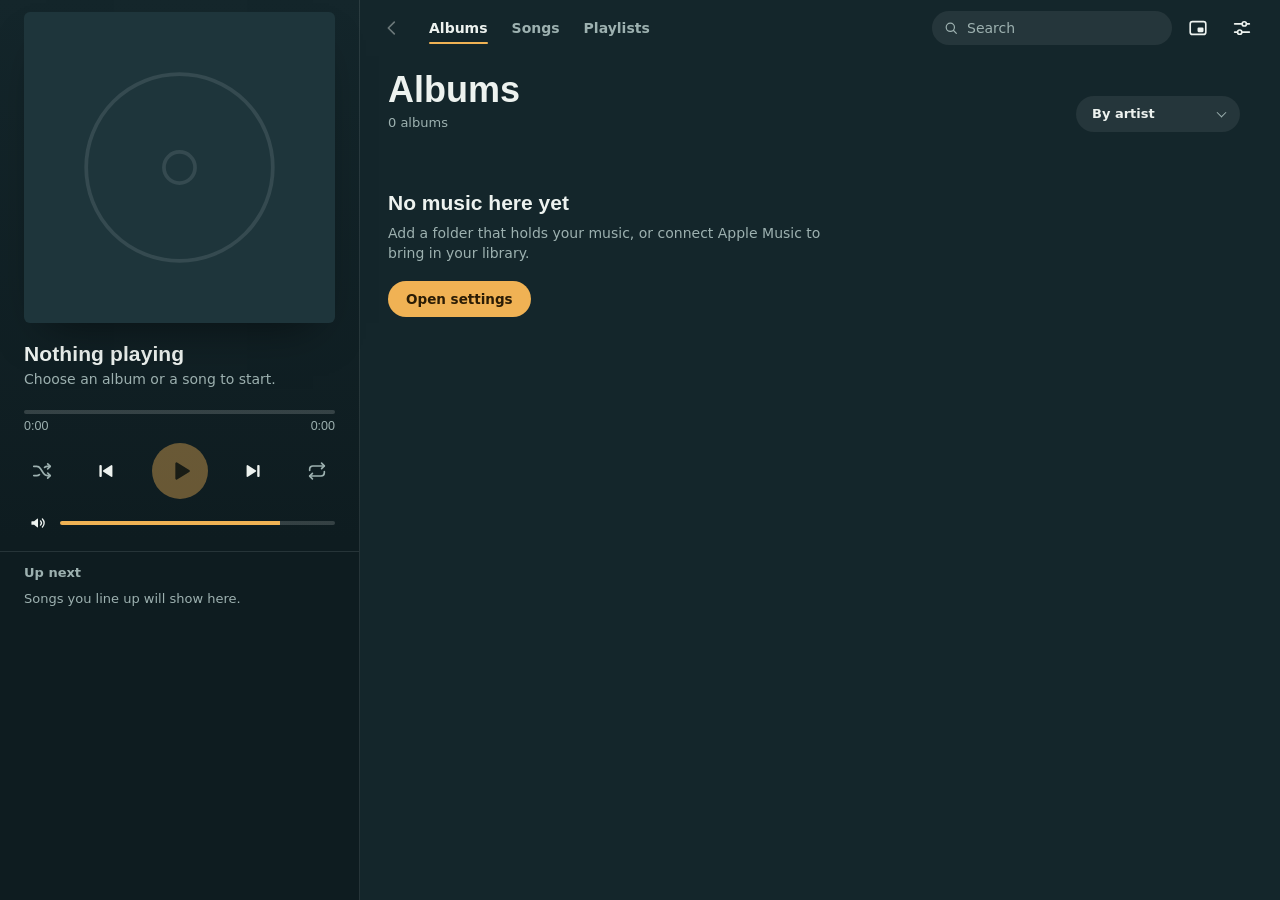
==== wwwroot/index.html @ 1f9aafac "Tint as of 2026-10-18: Windows player with responsive layouts Co-Authored-By: Claude Opus 5.5 <norep" ====
<!doctype html>
<html lang="en" data-mode="dark">
<head>
  <meta charset="utf-8">
  <title>Tint</title>
  <meta name="viewport" content="width=device-width, initial-scale=1">
  <meta name="color-scheme" content="dark light">
  <link rel="icon" href="icon.png">
  <link rel="stylesheet" href="css/app.css">
</head>
<body>
  <div id="app">

    <aside id="deck" aria-label="Now playing">
      <div class="deck-top">
        <div class="deck-art" id="deck-art">
          <svg class="sleeve-empty" viewBox="0 0 100 100" aria-hidden="true">
            <circle cx="50" cy="50" r="30" /><circle cx="50" cy="50" r="5" />
          </svg>
        </div>

        <div class="deck-meta">
          <h1 id="deck-title">Nothing playing</h1>
          <p id="deck-title-english" lang="en" hidden></p>
          <div class="deck-by">
            <span id="deck-source" class="source-icon" role="img" hidden></span>
            <p id="deck-artist">Choose an album or a song to start.</p>
          </div>
        </div>

        <div class="scrub">
          <input type="range" id="seek" class="slider" min="0" max="1000" value="0" step="1" aria-label="Position in song" disabled>
          <div class="times"><span id="t-now">0:00</span><span id="t-format"></span><span id="t-left">0:00</span></div>
        </div>

        <div class="transport">
          <button id="b-shuffle" class="icon-btn toggle" aria-label="Shuffle" aria-pressed="false" title="Shuffle"></button>
          <button id="b-prev" class="icon-btn" aria-label="Previous song" title="Previous"></button>
          <button id="b-play" class="play-btn" aria-label="Play" title="Play"></button>
          <button id="b-next" class="icon-btn" aria-label="Next song" title="Next"></button>
          <button id="b-repeat" class="icon-btn toggle" aria-label="Repeat" aria-pressed="false" title="Repeat"></button>
        </div>

        <div class="volume">
          <button id="b-mute" class="icon-btn small" aria-label="Mute" title="Mute"></button>
          <input type="range" id="vol" class="slider" min="0" max="100" value="80" step="1" aria-label="Volume">
          <button id="b-expand" class="icon-btn small only-mini" aria-label="Open library" title="Open library"></button>
        </div>
      </div>

      <section class="upnext" aria-label="Up next">
        <header>
          <h2>Up next</h2>
          <button id="b-clear" class="text-btn" hidden>Clear</button>
        </header>
        <ol id="queue"></ol>
        <p id="queue-empty" class="quiet">Songs you line up will show here.</p>
      </section>
    </aside>

    <main id="browse">
      <header id="bar">
        <button id="b-back" class="icon-btn" aria-label="Back" title="Back"></button>
        <nav id="tabs" aria-label="Library">
          <a href="#/albums">Albums</a>
          <a href="#/songs">Songs</a>
          <a href="#/playlists">Playlists</a>
          <a href="#/home" id="tab-home" hidden>Listen now</a>
        </nav>
        <label class="search">
          <span class="search-icon" id="search-icon"></span>
          <input id="q" type="search" placeholder="Search" autocomplete="off" spellcheck="false" aria-label="Search your music">
        </label>
        <button id="b-mini" class="icon-btn" aria-label="Mini player" title="Mini player"></button>
        <a href="#/settings" id="b-settings" class="icon-btn" aria-label="Settings" title="Settings"></a>
      </header>
      <div id="scroller" tabindex="-1">
        <div id="view"></div>
      </div>
    </main>

  </div>

  <div id="toasts" aria-live="polite"></div>
  <audio id="audio" preload="auto"></audio>
  <script type="module" src="js/main.js"></script>
</body>
</html>
---- wwwroot/css/app.css ----
/* Tint
   The cover of the song that is playing sets every colour in the window. JavaScript writes the
   seven tokens below; registering them as colours lets the whole window fade from one cover's
   palette to the next. */

@property --bg        { syntax: '<color>'; inherits: true; initial-value: #14262b; }
@property --deep      { syntax: '<color>'; inherits: true; initial-value: #0e1c20; }
@property --raise     { syntax: '<color>'; inherits: true; initial-value: #1e353b; }
@property --ink       { syntax: '<color>'; inherits: true; initial-value: #edf2ef; }
@property --dim       { syntax: '<color>'; inherits: true; initial-value: #9db1b0; }
@property --accent    { syntax: '<color>'; inherits: true; initial-value: #f0b254; }
@property --on-accent { syntax: '<color>'; inherits: true; initial-value: #2a1c05; }

:root {
  --fade: 0.9s cubic-bezier(0.65, 0, 0.35, 1);
  transition: --bg var(--fade), --deep var(--fade), --raise var(--fade), --ink var(--fade),
    --dim var(--fade), --accent var(--fade), --on-accent var(--fade);

  /* Things that move are quick off the mark and settle gently (an exponential ease-out), so the
     window answers at once and never feels like it is waiting on an animation. */
  --ease: cubic-bezier(0.16, 1, 0.3, 1);

  --line: color-mix(in oklab, var(--ink) 11%, transparent);
  --hover: color-mix(in oklab, var(--ink) 8%, transparent);
  --press: color-mix(in oklab, var(--ink) 15%, transparent);
  --track: color-mix(in oklab, var(--ink) 17%, transparent);

  /* Bahnschrift is the DIN face Windows ships: the lettering of amplifier faceplates and dials.
     It sets titles and every number. Segoe carries the reading text. */
  --display: 'Bahnschrift', 'Segoe UI Variable Display', 'Yu Gothic UI', 'Meiryo', sans-serif;
  --text: 'Segoe UI Variable Text', 'Segoe UI', 'Yu Gothic UI', 'Meiryo', system-ui, sans-serif;

  /* The now-playing column grows a little with the window, so a narrow window keeps room to browse. */
  --deck-w: clamp(272px, 22vw + 90px, 360px);
  --card: 150px;
  color-scheme: dark;
}
:root[data-mode='light'] { color-scheme: light; }
:root.no-fade { transition: none; }

* { box-sizing: border-box; }

html, body { height: 100%; margin: 0; }

body {
  background: var(--bg);
  color: var(--ink);
  font: 400 14px/1.45 var(--text);
  overflow: hidden;
  user-select: none;
  -webkit-font-smoothing: antialiased;
}

h1, h2, p, ol, ul { margin: 0; }
ol, ul { padding: 0; list-style: none; }
a { color: inherit; text-decoration: none; -webkit-user-drag: none; }
img { -webkit-user-drag: none; }
button { font: inherit; color: inherit; background: none; border: 0; padding: 0; cursor: pointer; }
button:disabled { cursor: default; opacity: 0.4; }
input, textarea, select { font: inherit; color: inherit; }
::selection { background: var(--accent); color: var(--on-accent); }

:focus { outline: none; }
:focus-visible { outline: 2px solid var(--accent); outline-offset: 2px; }

.quiet { color: var(--dim); font-size: 13px; }
.sr { position: absolute; width: 1px; height: 1px; overflow: hidden; clip-path: inset(50%); }
[hidden] { display: none !important; }

::-webkit-scrollbar { width: 12px; height: 12px; }
::-webkit-scrollbar-thumb { background: var(--track); background-clip: content-box; border: 3px solid transparent; border-radius: 6px; }
::-webkit-scrollbar-thumb:hover { background: color-mix(in oklab, var(--ink) 32%, transparent); background-clip: content-box; }
::-webkit-scrollbar-corner { background: transparent; }

/* ---- frame ------------------------------------------------------------------------------------ */

#app {
  display: grid;
  grid-template-columns: var(--deck-w) minmax(0, 1fr);
  height: 100vh;
}

/* ---- buttons ---------------------------------------------------------------------------------- */

.icon-btn {
  display: inline-grid;
  place-items: center;
  flex: none;
  width: 36px;
  height: 36px;
  border-radius: 50%;
  color: var(--ink);
  transition: background-color 0.2s var(--ease), color 0.2s var(--ease), scale 0.25s var(--ease);
}
.icon-btn svg { width: 22px; height: 22px; }
.icon-btn.small { width: 28px; height: 28px; }
.icon-btn.small svg { width: 18px; height: 18px; }
.icon-btn:hover:not(:disabled) { background: var(--hover); }
.icon-btn:active:not(:disabled) { background: var(--press); scale: 0.9; }

.icon-btn.is-here { color: var(--accent); }

.icon-btn.toggle { position: relative; color: var(--dim); }
.icon-btn.toggle[aria-pressed='true'] { color: var(--accent); }
.icon-btn.toggle::after {
  content: '';
  position: absolute;
  bottom: 3px;
  width: 4px;
  height: 4px;
  border-radius: 50%;
  background: currentColor;
  scale: 0;
  transition: scale 0.3s var(--ease);
}
.icon-btn.toggle[aria-pressed='true']::after { scale: 1; }

.btn {
  display: inline-flex;
  align-items: center;
  gap: 6px;
  height: 36px;
  padding: 0 18px;
  border-radius: 18px;
  background: var(--hover);
  font-weight: 600;
  font-size: 13.5px;
  white-space: nowrap;
  transition: background-color 0.2s var(--ease), scale 0.25s var(--ease);
}
.btn:hover:not(:disabled) { background: var(--press); }
.btn:active:not(:disabled) { scale: 0.97; }
.btn.primary { background: var(--accent); color: var(--on-accent); }
.btn.primary:hover:not(:disabled) { background: color-mix(in oklab, var(--accent) 88%, var(--ink)); }
.btn-icon { display: inline-grid; margin-left: -6px; }
.btn-icon svg { width: 18px; height: 18px; }

.text-btn { color: var(--accent); font-weight: 600; font-size: 13px; border-radius: 4px; }
.text-btn:hover { text-decoration: underline; text-underline-offset: 3px; }

/* ---- sliders ---------------------------------------------------------------------------------- */

.slider {
  --fill: 0%;
  appearance: none;
  display: block;
  width: 100%;
  height: 18px;
  margin: 0;
  background: transparent;
  cursor: pointer;
  border-radius: 4px;
}
.slider::-webkit-slider-runnable-track {
  height: 4px;
  border-radius: 2px;
  background: linear-gradient(90deg, var(--accent) var(--fill), var(--track) var(--fill));
}
.slider::-webkit-slider-thumb {
  appearance: none;
  width: 12px;
  height: 12px;
  margin-top: -4px;
  border-radius: 50%;
  background: var(--ink);
  opacity: 0;
  transform: scale(0.4);
  transition: opacity 0.2s var(--ease), transform 0.3s var(--ease);
}
.slider:hover::-webkit-slider-thumb,
.volume:hover .slider::-webkit-slider-thumb,
.slider:focus-visible::-webkit-slider-thumb,
.slider:active::-webkit-slider-thumb { opacity: 1; transform: none; }
.slider:disabled { cursor: default; }
.slider:disabled::-webkit-slider-thumb { opacity: 0; transform: scale(0.4); }

/* ---- the deck: what is playing ------------------------------------------------------------------ */

#deck {
  display: flex;
  flex-direction: column;
  min-height: 0;
  border-right: 1px solid var(--line);
  background: linear-gradient(180deg, var(--bg), var(--deep) 60%);
}

.deck-top { flex: none; padding: 12px 24px 14px; }

.deck-art {
  position: relative;
  /* The cover gives way first when the window gets short. */
  width: min(100%, max(120px, calc(100vh - 440px)));
  aspect-ratio: 1;
  margin: 0 auto;
  border-radius: 6px;
  overflow: hidden;
  background: var(--raise);
  box-shadow: 0 22px 44px -22px rgb(0 0 0 / 0.55);
  transition: scale 0.6s var(--ease), box-shadow 0.6s var(--ease);
}
/* A paused song's cover sits back a little, and comes forward again when it plays. */
.is-paused .deck-art.has-art { scale: 0.94; box-shadow: 0 12px 26px -16px rgb(0 0 0 / 0.5); }
.deck-art img {
  position: absolute;
  inset: 0;
  width: 100%;
  height: 100%;
  object-fit: cover;
  transition: opacity 0.5s var(--ease), scale 0.7s var(--ease);
}
.deck-art img.is-entering { opacity: 0; scale: 1.06; }
.sleeve-empty { position: absolute; inset: 0; fill: none; stroke: var(--line); stroke-width: 1.2; }
.deck-art.has-art .sleeve-empty { display: none; }

.deck-meta { margin-top: 18px; min-height: 50px; }
#deck-title {
  font: 600 21px/1.2 var(--display);
  font-variation-settings: 'wdth' 90;
  letter-spacing: 0.005em;
  display: -webkit-box;
  -webkit-line-clamp: 2;
  -webkit-box-orient: vertical;
  overflow: hidden;
  overflow-wrap: anywhere;
}
.deck-by { display: flex; align-items: center; gap: 6px; margin-top: 3px; min-width: 0; color: var(--dim); }
#deck-title-english { margin: 5px 0 0; color: var(--dim); font: 400 13px/1.4 var(--text); overflow-wrap: anywhere; }
#deck-artist { min-width: 0; white-space: nowrap; overflow: hidden; text-overflow: ellipsis; }
.source-icon { display: grid; flex: none; }
.source-icon svg { width: 16px; height: 16px; }

.scrub { margin-top: 12px; }
.times {
  display: flex;
  justify-content: space-between;
  margin-top: -1px;
  color: var(--dim);
  font: 400 12.5px/1 var(--display);
  font-variant-numeric: tabular-nums;
}
#t-format { opacity: 0.75; letter-spacing: 0.02em; }

.transport { display: flex; align-items: center; justify-content: space-between; margin-top: 10px; }

.play-btn {
  display: grid;
  place-items: center;
  width: 56px;
  height: 56px;
  border-radius: 50%;
  background: var(--accent);
  color: var(--on-accent);
  transition: scale 0.3s var(--ease);
}
.play-btn svg { width: 28px; height: 28px; animation: pop 0.3s var(--ease); }
.play-btn:hover:not(:disabled) { scale: 1.06; }
.play-btn:active:not(:disabled) { scale: 0.94; }
.play-btn.is-loading { animation: waiting 1.1s ease-in-out infinite; }
@keyframes waiting { 50% { box-shadow: 0 0 0 7px color-mix(in oklab, var(--accent) 22%, transparent); } }
@keyframes pop { from { opacity: 0; scale: 0.6; } }

.volume { display: flex; align-items: center; gap: 8px; margin-top: 10px; }
.volume .slider { flex: 1; }
.only-mini { display: none; }

.upnext { display: flex; flex: 1; flex-direction: column; min-height: 0; border-top: 1px solid var(--line); }
.upnext > header { display: flex; align-items: baseline; justify-content: space-between; padding: 12px 24px 6px; }
.upnext h2 { font: 600 13px/1.4 var(--text); color: var(--dim); }
#queue { flex: 1; min-height: 0; overflow-y: auto; padding: 0 12px 12px; }
#queue:empty { display: none; }
#queue-empty { padding: 2px 24px; }
#queue li { position: relative; }
.q-row {
  display: flex;
  align-items: center;
  gap: 10px;
  width: 100%;
  padding: 6px 12px;
  border-radius: 6px;
  text-align: left;
  transition: background-color 0.2s var(--ease);
}
.q-row:hover { background: var(--hover); }
.q-row .cover { width: 36px; flex: none; border-radius: 3px; }
.q-text { display: grid; min-width: 0; }
.q-title, .q-artist { overflow: hidden; white-space: nowrap; text-overflow: ellipsis; }
.q-title { font-size: 13.5px; }
.q-artist { color: var(--dim); font-size: 12.5px; }
.q-remove { position: absolute; right: 8px; top: 50%; translate: 0 -50%; opacity: 0; background: var(--raise); transition: opacity 0.2s var(--ease), scale 0.25s var(--ease); }
#queue li:hover .q-remove, .q-remove:focus-visible { opacity: 1; }
.q-more { padding: 8px 12px; }
/* When the song at the head of the line starts playing, the rest move up into its place. */
#queue.shift > li { animation: shift 0.45s var(--ease); }
@keyframes shift { from { translate: 0 48px; } }

/* ---- browsing pane ------------------------------------------------------------------------------ */

#browse { display: flex; flex-direction: column; min-width: 0; min-height: 0; container: browse / inline-size; }

#bar { display: flex; flex: none; align-items: center; gap: 8px; height: 56px; padding: 0 20px 0 14px; }

/* Tabs that don't fit scroll sideways rather than being cut off. */
#tabs { display: flex; flex: 1; gap: 2px; min-width: 0; overflow-x: auto; scrollbar-width: none; }
#tabs a {
  position: relative;
  padding: 8px 11px;
  border-radius: 6px;
  color: var(--dim);
  font-weight: 600;
  white-space: nowrap;
  transition: color 0.2s var(--ease);
}
#tabs a:hover { color: var(--ink); }
#tabs a[aria-current='page'] { color: var(--ink); }
#tabs a::after {
  content: '';
  position: absolute;
  left: 11px;
  right: 11px;
  bottom: 2px;
  height: 2px;
  border-radius: 1px;
  background: var(--accent);
  opacity: 0;
  scale: 0 1;
  transition: scale 0.35s var(--ease), opacity 0.2s var(--ease);
}
#tabs a[aria-current='page']::after { opacity: 1; scale: 1; }

.search { position: relative; flex: 0 1 240px; min-width: 120px; transition: flex-basis 0.3s var(--ease), min-width 0.3s var(--ease); }
.search-icon { position: absolute; left: 11px; top: 50%; translate: 0 -50%; display: grid; color: var(--dim); pointer-events: none; }
.search-icon svg { width: 16px; height: 16px; }
.search input {
  width: 100%;
  height: 34px;
  padding: 0 12px 0 34px;
  border: 1px solid transparent;
  border-radius: 17px;
  background: var(--hover);
  user-select: text;
  transition: border-color 0.2s var(--ease);
}
.search input::placeholder { color: var(--dim); }
.search input:focus { outline: none; border-color: var(--accent); }
.search input::-webkit-search-cancel-button { display: none; }

#scroller { flex: 1; min-height: 0; overflow-y: auto; container-type: inline-size; scrollbar-gutter: stable; }
.page { --pad: 28px; padding: 4px var(--pad) 56px; }

/* A page, or a song's title, coming into view. */
.arrive { animation: arrive 0.4s var(--ease); }
@keyframes arrive { from { opacity: 0; translate: 0 10px; } }

.page-head { display: flex; flex-wrap: wrap; align-items: flex-end; justify-content: space-between; gap: 12px 20px; margin: 10px 0 22px; }
.page-head h1 {
  font: 600 36px/1.1 var(--display);
  font-variation-settings: 'wdth' 86;
  overflow-wrap: anywhere;
}
.page-head .quiet { margin-top: 4px; }
.page-head-controls { display: flex; flex-wrap: wrap; align-items: center; gap: 10px; }

.segmented { display: inline-flex; padding: 2px; border-radius: 18px; background: var(--hover); }
.segmented button { height: 32px; padding: 0 13px; border-radius: 16px; color: var(--dim); font-weight: 600; font-size: 13px; transition: background-color 0.2s var(--ease), color 0.2s var(--ease); }
.segmented button:hover { color: var(--ink); }
.segmented button[aria-pressed='true'] { background: var(--press); color: var(--ink); }

.select { position: relative; display: inline-block; }
.select select {
  appearance: none;
  height: 36px;
  padding: 0 34px 0 16px;
  border: 0;
  border-radius: 18px;
  background: var(--hover);
  font-weight: 600;
  font-size: 13px;
  cursor: pointer;
}
.select select option { background: var(--raise); color: var(--ink); }
.select::after {
  content: '';
  position: absolute;
  right: 15px;
  top: 50%;
  width: 6px;
  height: 6px;
  border: solid var(--dim);
  border-width: 0 1.6px 1.6px 0;
  translate: 0 -70%;
  rotate: 45deg;
  pointer-events: none;
}

/* ---- covers, cards, shelves --------------------------------------------------------------------- */

.cover {
  display: block;
  aspect-ratio: 1;
  overflow: hidden;
  border-radius: 4px;
  background: var(--raise);
}
.cover img { display: block; width: 100%; height: 100%; object-fit: cover; transition: scale 0.5s var(--ease); }
.cover.is-blank { display: grid; place-items: center; color: var(--dim); }
.cover.is-blank svg { width: 34%; height: 34%; opacity: 0.6; }

.grid { display: grid; grid-template-columns: repeat(auto-fill, minmax(var(--card), 1fr)); gap: 26px 20px; }

.card { display: block; min-width: 0; border-radius: 6px; content-visibility: auto; contain-intrinsic-size: auto 150px auto 204px; }
.card-art { position: relative; display: block; }
.card-art .cover { transition: filter 0.3s var(--ease); }
.card:hover .cover { filter: brightness(1.07); }
.card:hover .cover img { scale: 1.04; }
.card-title, .card-sub { display: block; overflow: hidden; white-space: nowrap; text-overflow: ellipsis; }
.card-title { margin-top: 9px; font-weight: 600; font-size: 13.5px; }
.card-sub { color: var(--dim); font-size: 13px; }
.card-play {
  position: absolute;
  right: 8px;
  bottom: 8px;
  display: grid;
  place-items: center;
  width: 38px;
  height: 38px;
  border-radius: 50%;
  background: var(--accent);
  color: var(--on-accent);
  box-shadow: 0 6px 16px -6px rgb(0 0 0 / 0.6);
  opacity: 0;
  translate: 0 6px;
  transition: opacity 0.2s var(--ease), translate 0.3s var(--ease), scale 0.25s var(--ease);
}
.card-play svg { width: 20px; height: 20px; }
.card:hover .card-play, .card-play:focus-visible { opacity: 1; translate: none; }
.card-play:hover { scale: 1.08; }
.card-play:active { scale: 0.94; }

.shelf { margin-top: 34px; }
.shelf:first-of-type { margin-top: 8px; }
.shelf > h2, .disc > h2 { margin-bottom: 12px; font: 600 18px/1.3 var(--display); font-variation-settings: 'wdth' 92; }
.shelf-row {
  display: grid;
  grid-auto-flow: column;
  grid-auto-columns: var(--card);
  gap: 20px;
  margin: 0 calc(-1 * var(--pad));
  padding: 0 var(--pad) 10px;
  overflow-x: auto;
  scroll-snap-type: x proximity;
  scroll-padding: 0 var(--pad);
  scrollbar-width: none;
  cursor: grab;
}
.shelf-row::-webkit-scrollbar { display: none; }
.shelf-window { position: relative; }
.shelf-row.is-dragging { cursor: grabbing; scroll-snap-type: none; user-select: none; }
.shelf-row.is-gliding { scroll-snap-type: none; }
.shelf-row.is-dragging * { cursor: grabbing; }
.shelf-row img { -webkit-user-drag: none; }
.shelf-arrow {
  position: absolute;
  top: calc(var(--card) / 2 - 18px);
  width: 36px;
  height: 36px;
  display: grid;
  place-items: center;
  border: 1px solid var(--track);
  border-radius: 50%;
  background: var(--bg);
  color: var(--ink);
  box-shadow: 0 2px 12px #0004;
  cursor: pointer;
}
.shelf-back { left: -18px; }
.shelf-next { right: -18px; }
.shelf-next svg { rotate: 180deg; }
.shelf-arrow:disabled { visibility: hidden; }
.shelf-arrow:hover { background: color-mix(in oklab, var(--bg) 85%, var(--ink)); }
.shelf-row .card { scroll-snap-align: start; content-visibility: visible; }

/* ---- song rows ---------------------------------------------------------------------------------- */

.tracks { margin: 0 -10px; }
.vlist { position: relative; overflow: hidden; }
.vlist-inner { position: absolute; top: 0; left: 0; right: 0; will-change: transform; }

.row {
  display: flex;
  align-items: center;
  gap: 14px;
  height: 52px;
  padding: 0 6px 0 10px;
  border-radius: 6px;
  cursor: default;
  transition: background-color 0.2s var(--ease);
}
.row:hover, .row:focus-visible { background: var(--hover); }
.row:focus-visible { outline-offset: -2px; }
.row-lead { display: grid; flex: none; place-items: center; width: 40px; }
.row-art { position: relative; display: block; width: 40px; }
.row-art .cover { border-radius: 3px; }
.row-art .eq { position: absolute; inset: 0; border-radius: 3px; background: rgb(0 0 0 / 0.55); color: #fff; }
.row-no { color: var(--dim); font: 400 14px/1 var(--display); font-variant-numeric: tabular-nums; }
.row-main { display: grid; flex: 1.5 1 0; min-width: 0; }
.row-title, .row-sub, .row-album { overflow: hidden; white-space: nowrap; text-overflow: ellipsis; }
.row-sub { color: var(--dim); font-size: 13px; }
.row-album { flex: 1 1 0; min-width: 0; color: var(--dim); font-size: 13px; }
.row-time { flex: none; width: 46px; color: var(--dim); text-align: right; font: 400 13.5px/1 var(--display); font-variant-numeric: tabular-nums; }
.row-more { opacity: 0; color: var(--dim); transition: opacity 0.2s var(--ease), background-color 0.2s var(--ease), scale 0.25s var(--ease); }
.row:hover .row-more, .row-more:focus-visible { opacity: 1; }
.row.is-current .row-title { color: var(--accent); }
.row.is-off { opacity: 0.42; }
.explicit {
  display: inline-grid;
  place-items: center;
  width: 14px;
  height: 14px;
  margin-left: 6px;
  border-radius: 3px;
  background: var(--track);
  color: var(--dim);
  font: 600 9.5px/1 var(--text);
  vertical-align: 1px;
}

/* Three bars that rise and fall while the song plays, and rest when it is paused. */
.eq { display: inline-flex; align-items: flex-end; justify-content: center; gap: 2px; height: 14px; color: var(--accent); }
.row-art .eq { height: auto; align-items: center; }
.eq i { width: 3px; height: 5px; border-radius: 1px; background: currentColor; transform-origin: bottom; }
.is-playing .eq i { height: 14px; animation: eq 0.9s ease-in-out infinite; }
.is-playing .eq i:nth-child(2) { animation-delay: -0.3s; }
.is-playing .eq i:nth-child(3) { animation-delay: -0.6s; }
@keyframes eq { 0%, 100% { transform: scaleY(0.3); } 50% { transform: scaleY(1); } }

@container (max-width: 620px) {
  .row-album { display: none; }
}

/* ---- album and playlist pages ------------------------------------------------------------------- */

.detail-head { display: flex; align-items: flex-end; gap: 28px; margin: 10px 0 26px; }
.detail-art { flex: none; width: 220px; }
.detail-art .cover { border-radius: 6px; box-shadow: 0 22px 44px -22px rgb(0 0 0 / 0.55); }
.detail-text { min-width: 0; }
.detail-text h1 {
  margin: 2px 0 6px;
  font: 600 44px/1.05 var(--display);
  font-variation-settings: 'wdth' 84;
  overflow-wrap: anywhere;
  user-select: text;
}
.detail-text h1.is-long { font-size: 30px; line-height: 1.12; }
.detail-by { display: inline-block; font-size: 16px; font-weight: 600; color: var(--accent); }
a.detail-by:hover { text-decoration: underline; text-underline-offset: 3px; }
.detail-desc { max-width: 68ch; margin-top: 8px; color: var(--dim); font-size: 13px; display: -webkit-box; -webkit-line-clamp: 3; -webkit-box-orient: vertical; overflow: hidden; }
.detail-actions { display: flex; align-items: center; gap: 10px; margin-top: 18px; }
.disc { margin-top: 22px; }

@container (max-width: 620px) {
  .detail-head { flex-direction: column; align-items: flex-start; gap: 18px; }
  .detail-art { width: 180px; }
  .detail-text h1 { font-size: 32px; }
}

/* ---- empty and waiting -------------------------------------------------------------------------- */

.empty { max-width: 52ch; padding: 36px 0; }
.empty h2 { font: 600 21px/1.25 var(--display); font-variation-settings: 'wdth' 90; }
.empty p { margin-top: 6px; color: var(--dim); }
.empty-actions { display: flex; gap: 10px; margin-top: 18px; }
.loading { padding: 28px 0; }

/* ---- settings ----------------------------------------------------------------------------------- */

.settings { max-width: 680px; }
.panel { padding: 22px 0 24px; border-top: 1px solid var(--line); }
.panel h2 { margin-bottom: 8px; font: 600 21px/1.25 var(--display); font-variation-settings: 'wdth' 90; }
.panel p { max-width: 66ch; }
.panel p + p, .panel p + ol, .panel ol + p { margin-top: 10px; }
.panel-actions { display: flex; flex-wrap: wrap; gap: 10px; margin-top: 16px; }
.warn { padding: 9px 12px; border-radius: 6px; background: var(--hover); border-left: 3px solid var(--accent); }

.folders { margin-top: 12px; border-radius: 8px; background: var(--hover); }
.folders li { display: flex; align-items: center; gap: 10px; padding: 10px 14px; }
.folders li + li { border-top: 1px solid var(--line); }
.folder-icon { display: grid; color: var(--dim); }
.folder-icon svg { width: 18px; height: 18px; }
.folder-path { flex: 1; min-width: 0; overflow: hidden; white-space: nowrap; text-overflow: ellipsis; direction: rtl; text-align: left; user-select: text; }

.steps { padding-left: 22px; list-style: decimal; color: var(--dim); }
.steps li { padding-left: 4px; }
.steps li + li { margin-top: 5px; }
.steps strong { color: var(--ink); font-weight: 600; }

.fields { display: grid; grid-template-columns: 1fr 1fr; gap: 14px 16px; margin-top: 16px; }
.field { display: grid; gap: 5px; }
.field:nth-child(3) { grid-column: 1 / -1; }
.field-label { font-weight: 600; font-size: 13px; }
.field input, .field textarea {
  width: 100%;
  padding: 0 11px;
  border: 1px solid var(--line);
  border-radius: 6px;
  background: var(--hover);
  user-select: text;
}
.field input { height: 36px; font-family: var(--display); letter-spacing: 0.04em; }
.field textarea { padding: 8px 11px; resize: vertical; font-size: 12.5px; overflow-wrap: anywhere; }
.field input:focus, .field textarea:focus { outline: none; border-color: var(--accent); }
.field input::placeholder, .field textarea::placeholder { color: color-mix(in oklab, var(--dim) 60%, transparent); }
.key-row { display: flex; align-items: center; justify-content: space-between; gap: 12px; padding: 6px 6px 6px 12px; border: 1px solid var(--line); border-radius: 6px; }

.id-row { display: flex; gap: 10px; }
.id-row input { flex: 1; min-width: 0; }
.fields .field:only-child { grid-column: 1 / -1; }
.discord-status { margin: 10px 0 14px 30px; min-height: 19px; }
.panel p.youtube-found { margin-top: 14px; }
.panel h3 { margin: 26px 0 6px; font: 600 15px/1.3 var(--text); }
.panel .panel-actions + p { margin-top: 18px; }
.panel p.player-note { margin-top: 10px; }

details { margin-top: 16px; }
summary { color: var(--dim); font-weight: 600; font-size: 13px; cursor: pointer; border-radius: 4px; }
summary:hover { color: var(--ink); }
details .field { margin-top: 10px; }

.check { display: flex; align-items: flex-start; gap: 12px; cursor: pointer; }
.check input { width: 18px; height: 18px; margin: 2px 0 0; accent-color: var(--accent); }
.check > span { display: grid; gap: 2px; }
.explicit-check { margin-top: 16px; }
.panel p.explicit-help { margin: 8px 0 0 30px; }
.panel ol.explicit-steps { margin: 6px 0 0 30px; font-size: 13px; }
.about { padding-top: 18px; border-top: 1px solid var(--line); }

/* ---- menu and toasts ---------------------------------------------------------------------------- */

.menu {
  position: fixed;
  z-index: 30;
  min-width: 180px;
  padding: 5px;
  border: 1px solid var(--line);
  border-radius: 9px;
  background: var(--raise);
  box-shadow: 0 16px 36px -12px rgb(0 0 0 / 0.55);
  transform-origin: 0 0;
  animation: menu-in 0.22s var(--ease);
}
@keyframes menu-in { from { opacity: 0; scale: 0.94; } }
.menu button { display: block; width: 100%; padding: 8px 12px; border-radius: 5px; text-align: left; font-size: 13.5px; transition: background-color 0.15s var(--ease); }
.menu button:hover, .menu button:focus-visible { background: var(--hover); outline: none; }

#toasts { position: fixed; z-index: 40; left: calc(var(--deck-w) + 28px); bottom: 22px; display: grid; gap: 8px; pointer-events: none; }
.toast {
  max-width: 46ch;
  padding: 10px 14px;
  border-radius: 8px;
  background: var(--ink);
  color: var(--bg);
  font-size: 13.5px;
  box-shadow: 0 12px 28px -12px rgb(0 0 0 / 0.6);
  animation: toast-in 0.4s var(--ease);
  transition: opacity 0.25s var(--ease), translate 0.25s var(--ease);
}
.toast.is-leaving { opacity: 0; translate: 0 6px; }
@keyframes toast-in { from { opacity: 0; translate: 0 14px; scale: 0.96; } }

/* ---- the browsing pane at other widths ---------------------------------------------------------- */

@container browse (max-width: 640px) {
  #bar { gap: 4px; padding: 0 12px 0 8px; }
  #tabs a { padding: 8px 9px; }
  #tabs a::after { left: 9px; right: 9px; }
  /* The search box folds down to its icon, and opens out again while it is in use. */
  .search { flex: 0 0 36px; min-width: 36px; }
  .search input { padding-right: 0; cursor: pointer; }
  .search input::placeholder { color: transparent; }
  .search:focus-within, .search:has(input:not(:placeholder-shown)) { flex-basis: 200px; min-width: 140px; }
  .search:focus-within input { padding-right: 12px; cursor: text; }
}

@container browse (max-width: 560px) {
  .page { --pad: 16px; --card: 128px; }
  .page-head h1 { font-size: 28px; }
  .grid { gap: 22px 14px; }
  .shelf-row { gap: 14px; }
  .fields { grid-template-columns: minmax(0, 1fr); }
}

@container browse (min-width: 1240px) {
  .page { --pad: 36px; --card: 172px; }
  .detail-art { width: 260px; }
}

/* ---- the window at other sizes ------------------------------------------------------------------
   Wide:                   the deck beside the library.
   Narrower (520-759px):   the library, with the song in a bar along the bottom.
   Narrower still, or low: just the deck. This is also what the mini player shows.
   Low and wide:           the deck on its side, the cover beside the controls. */

@media (min-width: 520px) and (max-width: 759px) and (min-height: 400px) {
  #app { grid-template-columns: minmax(0, 1fr); grid-template-rows: minmax(0, 1fr) auto; }
  #browse { grid-row: 1; }
  #deck { grid-row: 2; border-right: 0; border-top: 1px solid var(--line); background: var(--deep); }
  .upnext, .volume { display: none; }
  .deck-top {
    display: grid;
    grid-template-columns: 64px minmax(0, 1fr) auto;
    grid-template-areas: 'art meta transport' 'art scrub transport';
    align-items: center;
    column-gap: 16px;
    padding: 10px 16px 8px 12px;
  }
  .deck-art { grid-area: art; width: 64px; border-radius: 4px; box-shadow: 0 8px 18px -10px rgb(0 0 0 / 0.55); }
  .deck-meta { grid-area: meta; align-self: end; min-height: 0; margin: 0; }
  #deck-title { font-size: 16px; -webkit-line-clamp: 1; }
  #deck-title-english { margin: 0; font-size: 12px; white-space: nowrap; overflow: hidden; text-overflow: ellipsis; }
  .deck-by { margin-top: 0; font-size: 13px; }
  .scrub { grid-area: scrub; align-self: start; margin-top: 2px; }
  .transport { grid-area: transport; gap: 2px; margin: 0; }
  .play-btn { width: 46px; height: 46px; margin: 0 4px; }
  .play-btn svg { width: 24px; height: 24px; }
  #toasts { left: 16px; right: 16px; bottom: 108px; }
}

/* Room for the volume as well. */
@media (min-width: 680px) and (max-width: 759px) and (min-height: 400px) {
  .deck-top {
    grid-template-columns: 64px minmax(0, 1fr) auto 128px;
    grid-template-areas: 'art meta transport volume' 'art scrub transport volume';
  }
  .volume { display: flex; grid-area: volume; margin: 0; }
}

@media (max-width: 519px), (max-height: 399px) {
  #app { grid-template-columns: minmax(0, 1fr); }
  #browse { display: none; }
  #deck { border-right: 0; }
  .only-mini { display: inline-grid; }
  #toasts { left: 16px; right: 16px; }
}

/* A low window has no room for the line of songs; the controls sit in the middle of it. */
@media (max-height: 399px) {
  #deck { justify-content: center; overflow: hidden; }
  .upnext { display: none; }
  .deck-meta { min-height: 0; }
  #deck-title { -webkit-line-clamp: 1; }
  #deck-title-english { white-space: nowrap; overflow: hidden; text-overflow: ellipsis; }
}

@media (max-height: 399px) and (max-width: 519px) {
  .deck-art { display: none; }
  .deck-meta { margin-top: 0; }
}

@media (max-height: 399px) and (min-width: 520px) {
  .deck-top {
    display: grid;
    grid-template-columns: auto minmax(0, 420px);
    grid-template-areas: 'art meta' 'art scrub' 'art transport' 'art volume';
    grid-template-rows: 1fr auto auto auto;
    justify-content: center;
    column-gap: 28px;
    padding: 14px 24px;
  }
  .deck-art { grid-area: art; align-self: center; width: min(calc(100vh - 28px), 40vw); }
  .deck-meta { grid-area: meta; align-self: end; margin: 0; }
  .scrub { grid-area: scrub; }
  .transport { grid-area: transport; }
  .volume { grid-area: volume; }
}

@media (prefers-reduced-motion: reduce) {
  :root { transition: none; }
  *, *::before, *::after { animation: none !important; transition: none !important; }
}
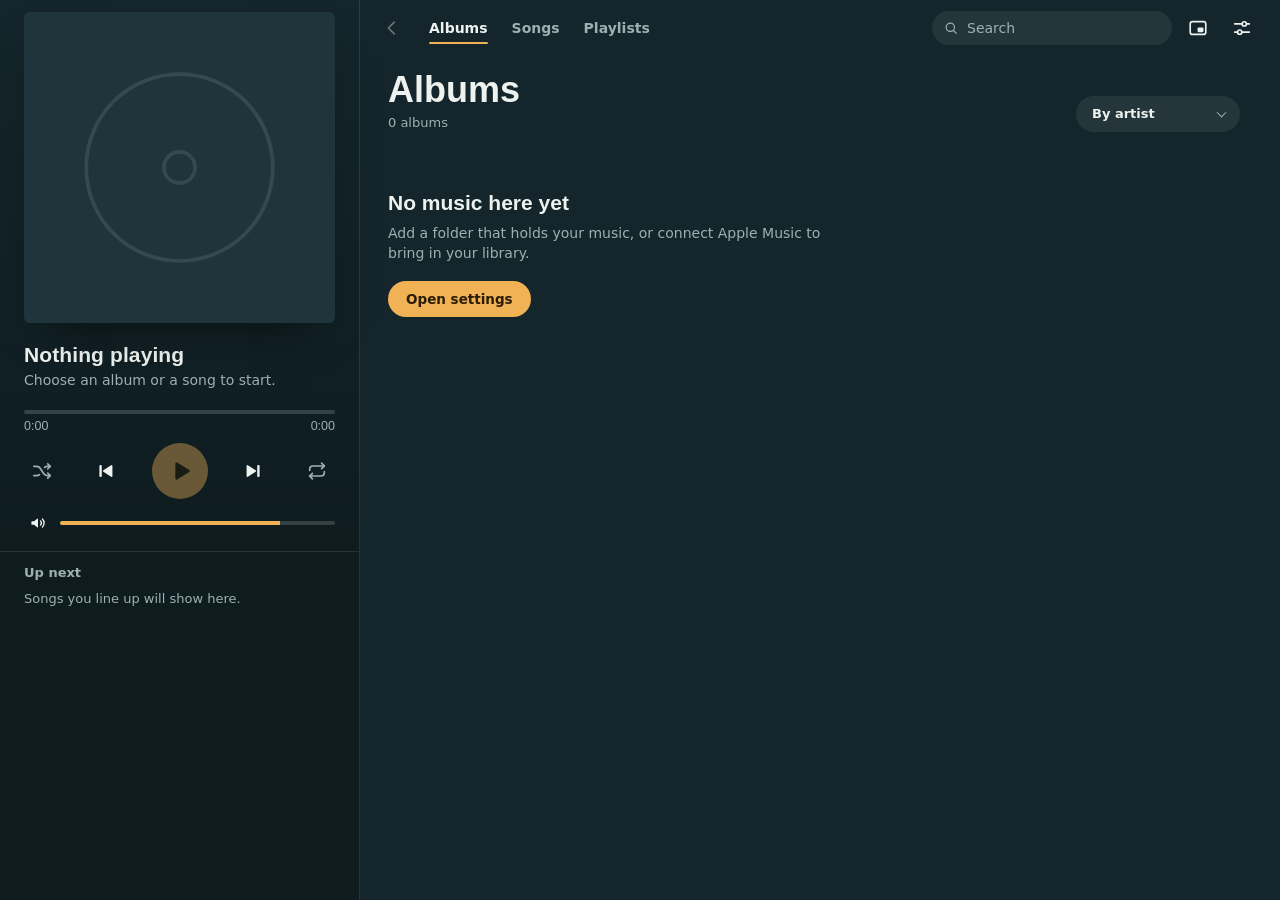
==== commit f2263724: "Synced lyrics, and the deck's buttons centred beside the song A Lyrics page follows the song playing" ====
--- a/wwwroot/index.html
+++ b/wwwroot/index.html
@@ -20,11 +20,17 @@
         </div>
 
         <div class="deck-meta">
-          <h1 id="deck-title">Nothing playing</h1>
-          <p id="deck-title-english" lang="en" hidden></p>
-          <div class="deck-by">
-            <span id="deck-source" class="source-icon" role="img" hidden></span>
-            <p id="deck-artist">Choose an album or a song to start.</p>
+          <div class="deck-text">
+            <h1 id="deck-title">Nothing playing</h1>
+            <p id="deck-title-english" lang="en" hidden></p>
+            <div class="deck-by">
+              <span id="deck-source" class="source-icon" role="img" hidden></span>
+              <p id="deck-artist">Choose an album or a song to start.</p>
+            </div>
+          </div>
+          <div class="deck-actions">
+            <button id="b-lyrics" class="icon-btn small" aria-label="Lyrics" title="Lyrics" hidden></button>
+            <button id="b-share" class="icon-btn small" aria-label="Share YouTube Music link" title="Share YouTube Music link" hidden></button>
           </div>
         </div>
 
@@ -81,7 +87,7 @@
 
   </div>
 
-  <div id="toasts" aria-live="polite"></div>
+  <div id="toasts" aria-live="polite"><div id="update" hidden></div></div>
   <audio id="audio" preload="auto"></audio>
   <script type="module" src="js/main.js"></script>
 </body>
--- a/wwwroot/css/app.css
+++ b/wwwroot/css/app.css
@@ -212,7 +212,19 @@
 .sleeve-empty { position: absolute; inset: 0; fill: none; stroke: var(--line); stroke-width: 1.2; }
 .deck-art.has-art .sleeve-empty { display: none; }
 
-.deck-meta { margin-top: 18px; min-height: 50px; }
+.deck-meta {
+  display: grid;
+  grid-template-columns: minmax(0, 1fr) auto;
+  align-items: center;
+  column-gap: 8px;
+  margin-top: 18px;
+  min-height: 50px;
+}
+.deck-text { min-width: 0; }
+/* Beside the song's name, centred on however many lines it takes. */
+.deck-actions { display: flex; gap: 2px; margin-right: -4px; color: var(--dim); }
+.deck-actions:not(:has(> :not([hidden]))) { display: none; }
+.deck-actions .icon-btn[hidden] { display: none; }
 #deck-title {
   font: 600 21px/1.2 var(--display);
   font-variation-settings: 'wdth' 90;
@@ -292,6 +304,30 @@
 /* When the song at the head of the line starts playing, the rest move up into its place. */
 #queue.shift > li { animation: shift 0.45s var(--ease); }
 @keyframes shift { from { translate: 0 48px; } }
+
+/* ---- lyrics ------------------------------------------------------------------------------------- */
+
+/* Room below the last line, so it can still rise to where the line being sung sits. */
+.lyrics-page { padding-bottom: 45vh; }
+.lyrics { display: flex; flex-direction: column; align-items: flex-start; gap: 2px; max-width: 34em; }
+.lyric {
+  margin-left: -12px;
+  padding: 6px 12px;
+  border-radius: 8px;
+  color: var(--ink);
+  font: 700 clamp(21px, 3.4cqi, 30px)/1.3 var(--display);
+  font-variation-settings: 'wdth' 90;
+  text-align: left;
+  overflow-wrap: anywhere;
+  opacity: 0.4;
+  transition: opacity 0.4s var(--ease), background-color 0.2s var(--ease);
+}
+.lyric.is-past { opacity: 0.28; }
+.lyric.is-now { opacity: 1; }
+.lyric:hover { background: var(--hover); }
+.lyric.is-gap { letter-spacing: 0.2em; }
+.lyrics.is-plain p { color: var(--ink); font: 600 19px/1.5 var(--display); }
+.lyrics-source { margin-top: 26px; }
 
 /* ---- browsing pane ------------------------------------------------------------------------------ */
 
@@ -664,6 +700,24 @@
   transition: opacity 0.25s var(--ease), translate 0.25s var(--ease);
 }
 .toast.is-leaving { opacity: 0; translate: 0 6px; }
+
+/* A newer Tint: stays until it is dealt with, so it can be clicked, unlike the toasts below it. */
+#update {
+  max-width: 46ch;
+  padding: 12px 14px;
+  border: 1px solid var(--line);
+  border-radius: 10px;
+  background: var(--raise);
+  font-size: 13.5px;
+  box-shadow: 0 12px 28px -12px rgb(0 0 0 / 0.6);
+  pointer-events: auto;
+  animation: toast-in 0.4s var(--ease);
+}
+#update[hidden] { display: none; }
+.update-bar { height: 4px; margin-top: 10px; border-radius: 2px; background: var(--hover); overflow: hidden; }
+.update-bar span { display: block; height: 100%; background: var(--accent); transition: width 0.3s var(--ease); }
+.update-actions { display: flex; flex-wrap: wrap; align-items: center; gap: 4px 12px; margin-top: 10px; }
+.update-actions:empty { display: none; }
 @keyframes toast-in { from { opacity: 0; translate: 0 14px; scale: 0.96; } }
 
 /* ---- the browsing pane at other widths ---------------------------------------------------------- */
@@ -739,6 +793,7 @@
   #deck { border-right: 0; }
   .only-mini { display: inline-grid; }
   #toasts { left: 16px; right: 16px; }
+  #update { display: none; }
 }
 
 /* A low window has no room for the line of songs; the controls sit in the middle of it. */
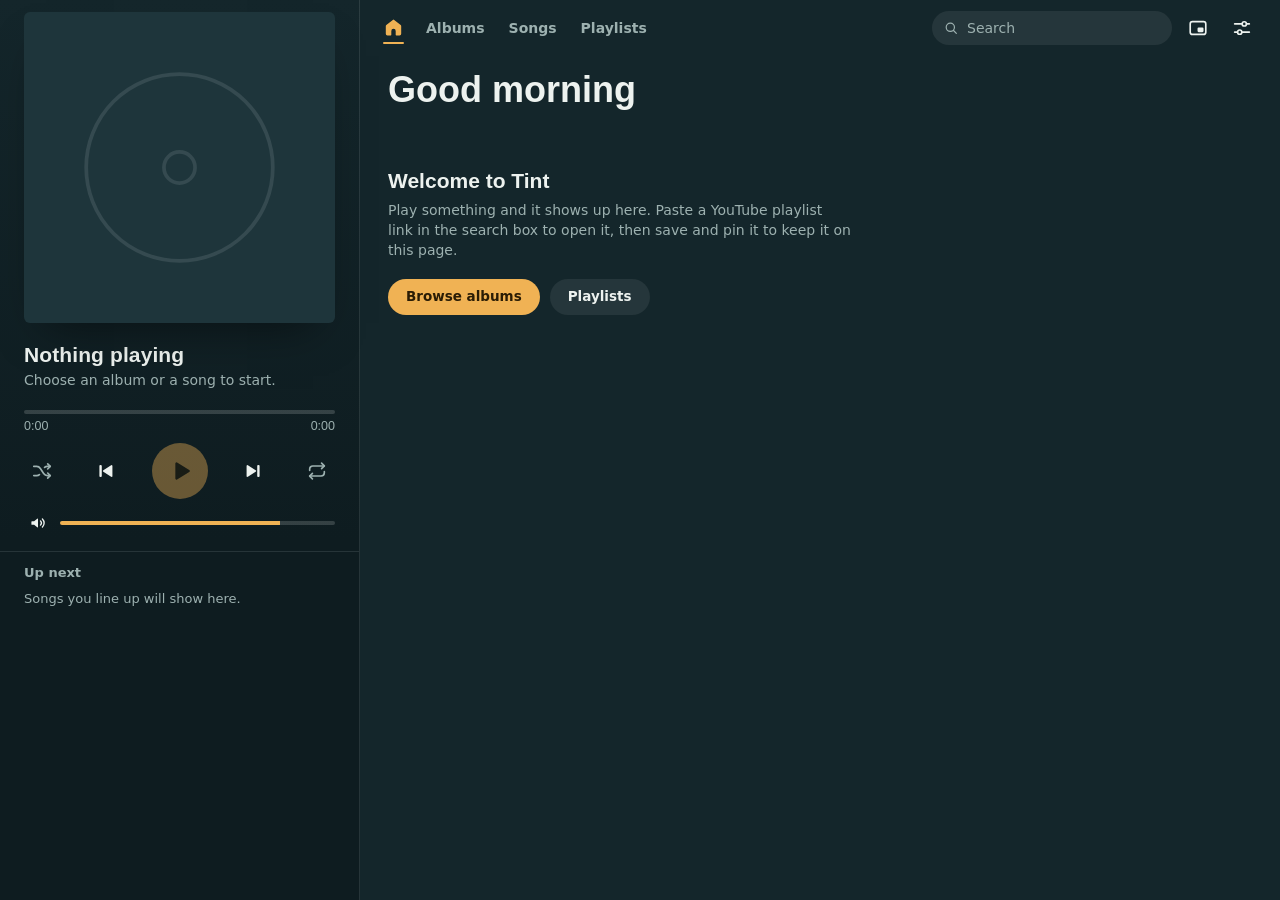
==== commit cf6cc698: "Open on Home, save playlists in Tint, and welcome new installs Tint now opens on Home: pinned playli" ====
--- a/wwwroot/index.html
+++ b/wwwroot/index.html
@@ -68,10 +68,12 @@
       <header id="bar">
         <button id="b-back" class="icon-btn" aria-label="Back" title="Back"></button>
         <nav id="tabs" aria-label="Library">
+          <a href="#/home" id="tab-start" class="tab-icon" aria-label="Home" title="Home"></a>
           <a href="#/albums">Albums</a>
           <a href="#/songs">Songs</a>
           <a href="#/playlists">Playlists</a>
-          <a href="#/home" id="tab-home" hidden>Listen now</a>
+          <a href="#/listen" id="tab-home" hidden>Listen now</a>
+          <span id="tab-ink" aria-hidden="true"></span>
         </nav>
         <label class="search">
           <span class="search-icon" id="search-icon"></span>
--- a/wwwroot/css/app.css
+++ b/wwwroot/css/app.css
@@ -211,6 +211,97 @@
 .deck-art img.is-entering { opacity: 0; scale: 1.06; }
 .sleeve-empty { position: absolute; inset: 0; fill: none; stroke: var(--line); stroke-width: 1.2; }
 .deck-art.has-art .sleeve-empty { display: none; }
+/* The cover and title open the song up close (closer.js). */
+.deck-art.is-openable, #deck-title.is-openable { cursor: zoom-in; }
+.deck-art.is-openable:hover { box-shadow: 0 26px 50px -20px rgb(0 0 0 / 0.65); }
+.deck-art.is-openable:hover img { scale: 1.03; }
+#deck-title.is-openable:hover { text-decoration: underline; text-decoration-color: color-mix(in oklab, var(--ink) 35%, transparent); text-underline-offset: 3px; }
+
+/* ---- the song up close (closer.js) --------------------------------------------------------------- */
+
+.closer {
+  position: fixed;
+  inset: 0;
+  z-index: 35;
+  display: grid;
+  place-items: center;
+  overflow: hidden;
+  background: rgb(0 0 0 / 0.55);
+  opacity: 0;
+  transition: opacity 0.3s var(--ease);
+}
+.closer.is-open { opacity: 1; }
+.closer.is-closing { opacity: 0; transition-duration: 0.22s; }
+/* The cover itself, blurred and dimmed, fills the window behind. */
+.closer-backdrop {
+  position: absolute;
+  inset: -60px;
+  /* Dark whatever the window's colours are, so the white words on it always read. */
+  background: #16181a center / cover no-repeat;
+  filter: blur(48px) saturate(1.3) brightness(0.55);
+  scale: 1.1;
+  transition: background-image 0.6s var(--ease);
+}
+.closer-body {
+  position: relative;
+  display: flex;
+  flex-direction: column;
+  align-items: center;
+  gap: 22px;
+  width: 100%;
+  max-height: 100%;
+  padding: 56px 24px 32px;
+  color: #fff;
+}
+.closer-art {
+  margin: 0;
+  /* As large as fits with the words and buttons under it. */
+  width: max(160px, min(calc(100vh - 290px), 640px, calc(100vw - 48px)));
+  aspect-ratio: 1;
+  border-radius: 10px;
+  overflow: hidden;
+  background: rgb(255 255 255 / 0.06);
+  box-shadow: 0 40px 90px -30px rgb(0 0 0 / 0.8);
+  scale: 0.9;
+  translate: 0 18px;
+  transition: scale 0.5s var(--ease), translate 0.5s var(--ease);
+}
+.closer.is-open .closer-art { scale: 1; translate: none; }
+.closer.is-closing .closer-art { scale: 0.94; transition-duration: 0.22s; }
+.closer-art.is-new .closer-img { animation: arrive 0.45s var(--ease); }
+.closer-img { display: block; width: 100%; height: 100%; object-fit: cover; }
+.closer-img.is-blank .cover { width: 100%; height: 100%; }
+.closer-text { display: grid; justify-items: center; gap: 4px; max-width: min(640px, 100%); text-align: center; }
+.closer-title {
+  display: inline-flex;
+  align-items: center;
+  gap: 8px;
+  max-width: 100%;
+  padding: 2px 10px;
+  border-radius: 8px;
+  font: 700 clamp(22px, 3.2vw, 32px)/1.2 var(--display);
+  font-variation-settings: 'wdth' 90;
+  overflow-wrap: anywhere;
+  cursor: copy;
+  transition: background-color 0.2s var(--ease);
+}
+.closer-title:hover { background: rgb(255 255 255 / 0.1); }
+.closer-copy { display: inline-grid; opacity: 0; transition: opacity 0.2s var(--ease); }
+.closer-copy svg { width: 18px; height: 18px; }
+.closer-title:hover .closer-copy, .closer-title:focus-visible .closer-copy { opacity: 0.8; }
+.closer-by { display: flex; flex-wrap: wrap; justify-content: center; align-items: center; gap: 2px 8px; color: rgb(255 255 255 / 0.72); font-size: 15px; }
+.closer-link { color: inherit; font-weight: 600; border-radius: 4px; }
+.closer-link:hover { color: #fff; text-decoration: underline; text-underline-offset: 3px; }
+.closer-dot { opacity: 0.6; }
+.closer-actions { display: flex; flex-wrap: wrap; justify-content: center; gap: 10px; }
+.closer .btn { background: rgb(255 255 255 / 0.12); color: #fff; backdrop-filter: blur(6px); }
+.closer .btn:hover:not(:disabled) { background: rgb(255 255 255 / 0.2); }
+.closer .btn.is-done .btn-icon { color: #8fe3a5; }
+.closer-close { position: absolute; top: 14px; right: 14px; color: #fff; background: rgb(255 255 255 / 0.1); }
+.closer-close:hover:not(:disabled) { background: rgb(255 255 255 / 0.2); }
+.closer :focus-visible { outline-color: #fff; }
+/* Closing then opening again shouldn't pass clicks through the fading layer. */
+.closer.is-closing { pointer-events: none; }
 
 .deck-meta {
   display: grid;
@@ -238,6 +329,8 @@
 .deck-by { display: flex; align-items: center; gap: 6px; margin-top: 3px; min-width: 0; color: var(--dim); }
 #deck-title-english { margin: 5px 0 0; color: var(--dim); font: 400 13px/1.4 var(--text); overflow-wrap: anywhere; }
 #deck-artist { min-width: 0; white-space: nowrap; overflow: hidden; text-overflow: ellipsis; }
+#deck-artist.is-link { cursor: pointer; }
+#deck-artist.is-link:hover { color: var(--ink); text-decoration: underline; text-underline-offset: 3px; }
 .source-icon { display: grid; flex: none; }
 .source-icon svg { width: 16px; height: 16px; }
 
@@ -327,7 +420,49 @@
 .lyric:hover { background: var(--hover); }
 .lyric.is-gap { letter-spacing: 0.2em; }
 .lyrics.is-plain p { color: var(--ink); font: 600 19px/1.5 var(--display); }
+.lyric-translation { display: block; margin-top: 2px; font-size: 0.62em; font-weight: 500; line-height: 1.35; }
+.lyrics.is-plain .lyric-plain .lyric-translation { margin: 2px 0 6px; color: var(--dim); font-size: 15px; font-weight: 500; line-height: 1.4; }
+
+/* Choosing lines to copy: every line wakes up, and chosen ones take the accent. */
+.lyric-plain { margin-left: -12px; padding: 2px 12px; border-radius: 8px; transition: background-color 0.2s var(--ease), box-shadow 0.2s var(--ease); }
+.is-picking .lyric, .is-picking .lyric.is-past { opacity: 0.75; }
+.is-picking .lyric-plain { cursor: pointer; }
+.is-picking .lyric-plain:hover { background: var(--hover); }
+.lyric.is-picked, .lyric-plain.is-picked {
+  opacity: 1;
+  background: color-mix(in oklab, var(--accent) 20%, transparent);
+  box-shadow: inset 3px 0 0 var(--accent);
+}
+.lyric.is-picked:hover, .lyric-plain.is-picked:hover { background: color-mix(in oklab, var(--accent) 26%, transparent); }
+.pick-bar {
+  position: sticky;
+  bottom: 18px;
+  z-index: 5;
+  display: flex;
+  align-items: center;
+  justify-content: space-between;
+  gap: 14px;
+  width: min(100%, 560px);
+  margin-top: 18px;
+  padding: 8px 8px 8px 16px;
+  border: 1px solid var(--line);
+  border-radius: 14px;
+  background: color-mix(in oklab, var(--raise) 92%, transparent);
+  backdrop-filter: blur(12px);
+  box-shadow: 0 16px 36px -14px rgb(0 0 0 / 0.5);
+  opacity: 0;
+  translate: 0 16px;
+  pointer-events: none;
+  transition: opacity 0.25s var(--ease), translate 0.35s var(--ease);
+}
+.pick-bar.is-up { opacity: 1; translate: none; pointer-events: auto; }
+.pick-bar:not(.is-up) { visibility: hidden; transition: opacity 0.25s var(--ease), translate 0.35s var(--ease), visibility 0s 0.35s; }
+.pick-count { font-size: 13px; font-weight: 600; color: var(--dim); }
+.pick-actions { display: flex; align-items: center; gap: 12px; }
+.btn.small { height: 32px; padding: 0 14px; }
+.btn[aria-pressed='true'] { background: color-mix(in oklab, var(--accent) 24%, transparent); color: var(--ink); }
 .lyrics-source { margin-top: 26px; }
+.lyrics-working { margin: -8px 0 14px; }
 
 /* ---- browsing pane ------------------------------------------------------------------------------ */
 
@@ -335,8 +470,16 @@
 
 #bar { display: flex; flex: none; align-items: center; gap: 8px; height: 56px; padding: 0 20px 0 14px; }
 
+/* On Home there is nowhere to go back to: the arrow folds away and the tabs glide over into its place. */
+#b-back {
+  overflow: hidden;
+  transition: width 0.45s var(--ease), margin-right 0.45s var(--ease), opacity 0.25s var(--ease),
+    scale 0.45s var(--ease), background-color 0.2s var(--ease);
+}
+#b-back.is-gone { width: 0; margin-right: -8px; opacity: 0; scale: 0.6; pointer-events: none; }
+
 /* Tabs that don't fit scroll sideways rather than being cut off. */
-#tabs { display: flex; flex: 1; gap: 2px; min-width: 0; overflow-x: auto; scrollbar-width: none; }
+#tabs { position: relative; display: flex; flex: 1; gap: 2px; min-width: 0; overflow-x: auto; scrollbar-width: none; }
 #tabs a {
   position: relative;
   padding: 8px 11px;
@@ -348,20 +491,28 @@
 }
 #tabs a:hover { color: var(--ink); }
 #tabs a[aria-current='page'] { color: var(--ink); }
-#tabs a::after {
-  content: '';
+/* One underline for all the tabs, which glides to the chosen one and takes its width (main.js). */
+#tab-ink {
   position: absolute;
-  left: 11px;
-  right: 11px;
+  left: 0;
   bottom: 2px;
+  width: 0;
   height: 2px;
   border-radius: 1px;
   background: var(--accent);
   opacity: 0;
-  scale: 0 1;
-  transition: scale 0.35s var(--ease), opacity 0.2s var(--ease);
-}
-#tabs a[aria-current='page']::after { opacity: 1; scale: 1; }
+  pointer-events: none;
+  transition: translate 0.45s var(--ease), width 0.45s var(--ease), opacity 0.2s var(--ease);
+}
+#tab-ink.is-on { opacity: 1; }
+#tab-ink.no-slide { transition: none; }
+#tabs a.tab-icon { display: inline-grid; place-items: center; padding: 6px 9px; }
+#tabs a.tab-icon svg { width: 21px; height: 21px; }
+/* On Home the house takes the cover's accent, like the underline beneath it. */
+#tabs a.tab-icon[aria-current='page'] { color: var(--accent); }
+/* Arriving home, the house settles into place with a small bounce. */
+#tabs a.tab-icon[aria-current='page'] svg { animation: home-in 0.5s var(--ease); }
+@keyframes home-in { 0% { scale: 0.7; translate: 0 2px; } 60% { scale: 1.08; translate: 0 -1px; } }
 
 .search { position: relative; flex: 0 1 240px; min-width: 120px; transition: flex-basis 0.3s var(--ease), min-width 0.3s var(--ease); }
 .search-icon { position: absolute; left: 11px; top: 50%; translate: 0 -50%; display: grid; color: var(--dim); pointer-events: none; }
@@ -385,6 +536,30 @@
 
 /* A page, or a song's title, coming into view. */
 .arrive { animation: arrive 0.4s var(--ease); }
+/* A song fades in the first time it scrolls into view (ui.js, fadeInWhenSeen). */
+/* A soft glide: a few pixels of travel with the fade, so a song coming in at the edge of the window
+   eases in rather than blinking on. Two classes, so this outranks a row's own transition (its
+   hover colour), which it keeps. */
+.fresh.fresh {
+  opacity: 0;
+  translate: 0 14px;
+  transition: opacity 0.55s var(--ease) var(--stagger, 0ms), translate 0.6s var(--ease) var(--stagger, 0ms),
+    background-color 0.2s var(--ease);
+}
+.fresh.from-above { translate: 0 -14px; }
+.fresh.from-right { translate: 22px 0; }
+.fresh.from-left { translate: -22px 0; }
+.fresh.is-seen { opacity: 1; translate: none; }
+.cover img.no-fade { transition: none; }
+/* Opening a playlist, album or artist (views.js, opening). Quick: all of it is done within half a second. */
+.opening .detail-art { animation: cover-in 0.4s var(--ease) both; }
+@keyframes cover-in { from { opacity: 0; scale: 0.9; } }
+.opening .detail-text > * { animation: arrive 0.35s var(--ease) both; animation-delay: calc(40ms + var(--i, 0) * 30ms); }
+.opening .tracks .row { animation: arrive 0.35s var(--ease) both; animation-delay: calc(120ms + var(--i, 12) * 16ms); }
+
+/* Search results rise in a section at a time, their rows one after another (views.js, searchView). */
+.reveal > h2, .reveal.empty { animation: arrive 0.4s var(--ease) both; animation-delay: calc(0ms - var(--past, 0ms)); }
+.reveal .row, .reveal .card { animation: arrive 0.45s var(--ease) both; animation-delay: calc(60ms + var(--i, 0) * 28ms - var(--past, 0ms)); }
 @keyframes arrive { from { opacity: 0; translate: 0 10px; } }
 
 .page-head { display: flex; flex-wrap: wrap; align-items: flex-end; justify-content: space-between; gap: 12px 20px; margin: 10px 0 22px; }
@@ -395,6 +570,7 @@
 }
 .page-head .quiet { margin-top: 4px; }
 .page-head-controls { display: flex; flex-wrap: wrap; align-items: center; gap: 10px; }
+.home-hint { margin: -10px 0 0; }
 
 .segmented { display: inline-flex; padding: 2px; border-radius: 18px; background: var(--hover); }
 .segmented button { height: 32px; padding: 0 13px; border-radius: 16px; color: var(--dim); font-weight: 600; font-size: 13px; transition: background-color 0.2s var(--ease), color 0.2s var(--ease); }
@@ -437,7 +613,8 @@
   border-radius: 4px;
   background: var(--raise);
 }
-.cover img { display: block; width: 100%; height: 100%; object-fit: cover; transition: scale 0.5s var(--ease); }
+.cover img { display: block; width: 100%; height: 100%; object-fit: cover; opacity: 0; transition: scale 0.5s var(--ease), opacity 0.35s var(--ease); }
+.cover img.is-loaded { opacity: 1; }
 .cover.is-blank { display: grid; place-items: center; color: var(--dim); }
 .cover.is-blank svg { width: 34%; height: 34%; opacity: 0.6; }
 
@@ -519,6 +696,10 @@
 
 .tracks { margin: 0 -10px; }
 .vlist { position: relative; overflow: hidden; }
+.vgrid { position: relative; }
+.vgrid-inner { position: absolute; top: 0; left: 0; right: 0; will-change: transform; }
+/* Cards in a windowed grid are measured, so each is laid out for real rather than at a guessed size. */
+.vgrid .card { content-visibility: visible; }
 .vlist-inner { position: absolute; top: 0; left: 0; right: 0; will-change: transform; }
 
 .row {
@@ -541,6 +722,7 @@
 .row-main { display: grid; flex: 1.5 1 0; min-width: 0; }
 .row-title, .row-sub, .row-album { overflow: hidden; white-space: nowrap; text-overflow: ellipsis; }
 .row-sub { color: var(--dim); font-size: 13px; }
+.row-english { margin-left: 10px; color: var(--dim); font-size: 13px; }
 .row-album { flex: 1 1 0; min-width: 0; color: var(--dim); font-size: 13px; }
 .row-time { flex: none; width: 46px; color: var(--dim); text-align: right; font: 400 13.5px/1 var(--display); font-variant-numeric: tabular-nums; }
 .row-more { opacity: 0; color: var(--dim); transition: opacity 0.2s var(--ease), background-color 0.2s var(--ease), scale 0.25s var(--ease); }
@@ -593,6 +775,13 @@
 .detail-actions { display: flex; align-items: center; gap: 10px; margin-top: 18px; }
 .disc { margin-top: 22px; }
 
+/* An artist is shown in a circle, on its page and on cards. */
+.artist-head .detail-art .cover, .card[href*="#/artist/"] .cover { border-radius: 50%; }
+.artist-about { cursor: pointer; white-space: pre-line; }
+.artist-about.is-open { display: block; cursor: auto; }
+.artist-credit { margin-top: 4px; font-size: 12px; }
+.artist-from { margin-top: 34px; font-size: 12px; }
+
 @container (max-width: 620px) {
   .detail-head { flex-direction: column; align-items: flex-start; gap: 18px; }
   .detail-art { width: 180px; }
@@ -661,6 +850,83 @@
 summary:hover { color: var(--ink); }
 details .field { margin-top: 10px; }
 
+.duration { display: grid; gap: 4px; max-width: 420px; margin-top: 16px; }
+.duration-head { display: flex; justify-content: space-between; gap: 12px; }
+/* How long page copies are kept: the menu is as wide as its words, not the panel. */
+.cache-keep { justify-items: start; gap: 7px; margin-top: 16px; }
+.cache-about { margin-top: 22px; padding-top: 18px; border-top: 1px solid var(--line); }
+.settings .panel > .segmented { margin-top: 12px; }
+
+/* ---- a Spotify list's songs, found elsewhere ------------------------------------------------------ */
+
+.spotify-tools { display: flex; flex-wrap: wrap; align-items: center; gap: 10px; margin: 4px 0 18px; }
+.spotify-gap { flex: 1; }
+
+/* ---- the welcome on a first start ----------------------------------------------------------------- */
+
+/* Nothing to browse or search yet: the bar keeps its place, empty. */
+body.is-welcoming #bar > * { visibility: hidden; }
+.welcome { max-width: 760px; }
+.welcome-step { margin-top: 30px; }
+.welcome-step h2 { margin: 0 0 4px; font-size: 18px; }
+.welcome-step > .quiet { margin: 0; }
+.welcome-choices { display: grid; grid-template-columns: repeat(auto-fit, minmax(190px, 1fr)); gap: 12px; margin-top: 16px; }
+.welcome-choice {
+  position: relative;
+  display: grid;
+  align-content: start;
+  gap: 12px;
+  padding: 16px 16px 18px;
+  border: 1px solid var(--line);
+  border-radius: 14px;
+  background: var(--hover);
+  cursor: pointer;
+  transition: background-color 0.2s var(--ease), border-color 0.2s var(--ease), box-shadow 0.2s var(--ease), translate 0.2s var(--ease);
+}
+.welcome-choice:hover { background: var(--press); translate: 0 -2px; }
+/* The radio itself is the whole card; the ring at its corner says which is chosen. */
+.welcome-choice input { position: absolute; opacity: 0; pointer-events: none; }
+.welcome-choice::after {
+  content: '';
+  position: absolute;
+  top: 16px;
+  right: 16px;
+  width: 18px;
+  height: 18px;
+  box-sizing: border-box;
+  border: 2px solid color-mix(in oklab, var(--ink) 30%, transparent);
+  border-radius: 50%;
+  transition: border 0.2s var(--ease);
+}
+.welcome-choice:has(input:checked) {
+  border-color: var(--accent);
+  background: color-mix(in oklab, var(--accent) 14%, transparent);
+  box-shadow: inset 0 0 0 1px var(--accent);
+}
+.welcome-choice:has(input:checked)::after { border: 6px solid var(--accent); }
+.welcome-choice:has(input:focus-visible) { outline: 2px solid var(--accent); outline-offset: 3px; }
+.welcome-choice-icon { display: grid; place-items: center; width: 40px; height: 40px; border-radius: 10px; background: var(--hover); color: var(--ink); }
+.welcome-choice:has(input:checked) .welcome-choice-icon { background: var(--accent); color: var(--on-accent, #fff); }
+.welcome-choice-icon svg { width: 22px; height: 22px; }
+.welcome-choice-text { display: grid; gap: 4px; }
+.welcome-choice-text strong { font-size: 15px; }
+.welcome-choice-text .quiet { font-size: 13px; line-height: 1.45; }
+.welcome-note {
+  display: flex;
+  gap: 14px;
+  margin-top: 30px;
+  padding: 16px 18px;
+  border: 1px solid var(--line);
+  border-radius: 14px;
+  background: var(--hover);
+}
+.welcome-note-icon { flex: none; display: grid; place-items: center; width: 36px; height: 36px; border-radius: 10px; background: color-mix(in oklab, var(--accent) 22%, transparent); color: var(--ink); }
+.welcome-note-icon svg { width: 20px; height: 20px; }
+.welcome-note p { margin: 4px 0 0; color: var(--dim); font-size: 14px; line-height: 1.5; }
+.welcome-actions { display: flex; flex-wrap: wrap; align-items: center; gap: 18px; margin: 30px 0 40px; }
+.welcome-actions .btn.primary { height: 42px; padding: 0 24px; font-size: 15px; }
+.duration .slider::-webkit-slider-thumb { opacity: 1; transform: none; }
+
 .check { display: flex; align-items: flex-start; gap: 12px; cursor: pointer; }
 .check input { width: 18px; height: 18px; margin: 2px 0 0; accent-color: var(--accent); }
 .check > span { display: grid; gap: 2px; }
@@ -668,6 +934,106 @@
 .panel p.explicit-help { margin: 8px 0 0 30px; }
 .panel ol.explicit-steps { margin: 6px 0 0 30px; font-size: 13px; }
 .about { padding-top: 18px; border-top: 1px solid var(--line); }
+
+/* ---- saved playlists: pins and tags ------------------------------------------------------------- */
+
+/* Each tag carries its own colour as --tag; it is mixed with the window's ink so it reads on any cover. */
+.tag-dot { flex: none; width: 8px; height: 8px; border-radius: 50%; background: var(--tag, var(--dim)); }
+.tag-label {
+  display: inline-flex;
+  align-items: center;
+  flex: none;
+  gap: 5px;
+  max-width: 100%;
+  height: 21px;
+  padding: 0 9px 0 8px;
+  border-radius: 11px;
+  background: color-mix(in oklab, var(--tag) 22%, transparent);
+  color: color-mix(in oklab, var(--tag) 45%, var(--ink));
+  font-size: 11.5px;
+  font-weight: 600;
+  line-height: 1;
+  white-space: nowrap;
+  overflow: hidden;
+  text-overflow: ellipsis;
+}
+.card-tags { display: flex; flex-wrap: wrap; gap: 5px; margin-top: 7px; }
+.card-pin {
+  position: absolute;
+  top: 7px;
+  left: 7px;
+  display: grid;
+  place-items: center;
+  width: 26px;
+  height: 26px;
+  border-radius: 50%;
+  background: var(--accent);
+  color: var(--on-accent);
+  box-shadow: 0 4px 12px -4px rgb(0 0 0 / 0.6);
+}
+.card-pin svg { width: 15px; height: 15px; rotate: 30deg; }
+
+.tag-filter { display: flex; flex-wrap: wrap; gap: 8px; margin: -8px 0 24px; }
+.tag-chip {
+  display: inline-flex;
+  align-items: center;
+  gap: 7px;
+  height: 30px;
+  padding: 0 13px;
+  border: 1px solid var(--line);
+  border-radius: 15px;
+  color: var(--dim);
+  font-weight: 600;
+  font-size: 13px;
+  transition: background-color 0.2s var(--ease), color 0.2s var(--ease), border-color 0.2s var(--ease);
+}
+.tag-chip:hover { color: var(--ink); background: var(--hover); }
+.tag-chip[aria-pressed='true'] {
+  color: var(--ink);
+  border-color: color-mix(in oklab, var(--tag, var(--ink)) 60%, transparent);
+  background: color-mix(in oklab, var(--tag, var(--ink)) 20%, transparent);
+}
+
+.save-area { display: contents; }
+.detail-tags { display: flex; flex-wrap: wrap; gap: 6px; margin-top: 10px; }
+.btn.is-saved .btn-icon { color: var(--accent); }
+
+.tag-panel { width: 270px; padding: 10px; }
+.tag-panel-title { padding: 2px 4px 8px; font-weight: 600; font-size: 13px; overflow: hidden; white-space: nowrap; text-overflow: ellipsis; }
+.tag-panel-hint { padding: 0 4px 8px; }
+.tag-panel .tag-option { display: flex; align-items: center; gap: 4px; }
+.tag-panel .tag-option button { width: auto; }
+.tag-panel .tag-name { flex: 1; display: flex; justify-content: space-between; min-width: 0; }
+.tag-panel .tag-name > span:first-child { overflow: hidden; white-space: nowrap; text-overflow: ellipsis; }
+.tag-check { color: var(--accent); font-weight: 700; }
+.tag-panel .tag-delete { flex: none; padding: 0; opacity: 0.55; }
+.tag-panel .tag-delete:hover { opacity: 1; }
+.tag-swatch {
+  flex: none;
+  width: 18px !important;
+  height: 18px;
+  margin: 0 5px;
+  padding: 0 !important;
+  border-radius: 50% !important;
+  background: var(--tag) !important;
+  transition: scale 0.2s var(--ease), box-shadow 0.2s var(--ease);
+}
+.tag-swatch:hover { scale: 1.15; }
+.tag-swatch[aria-checked='true'] { box-shadow: 0 0 0 2px var(--raise), 0 0 0 4px var(--ink); }
+.tag-new { display: flex; gap: 6px; margin-top: 8px; padding-top: 10px; border-top: 1px solid var(--line); }
+.tag-new input {
+  flex: 1;
+  min-width: 0;
+  height: 32px;
+  padding: 0 10px;
+  border: 1px solid var(--line);
+  border-radius: 8px;
+  background: var(--deep);
+}
+.tag-new input:focus { outline: none; border-color: var(--accent); }
+.tag-panel .tag-new .btn { width: auto; height: 32px; padding: 0 14px; border-radius: 16px; text-align: center; background: var(--hover); }
+.tag-colors { display: flex; justify-content: space-between; padding: 10px 4px 2px; }
+.tag-colors .tag-swatch { margin: 0; }
 
 /* ---- menu and toasts ---------------------------------------------------------------------------- */
 
@@ -725,7 +1091,7 @@
 @container browse (max-width: 640px) {
   #bar { gap: 4px; padding: 0 12px 0 8px; }
   #tabs a { padding: 8px 9px; }
-  #tabs a::after { left: 9px; right: 9px; }
+  #b-back.is-gone { margin-right: -4px; }
   /* The search box folds down to its icon, and opens out again while it is in use. */
   .search { flex: 0 0 36px; min-width: 36px; }
   .search input { padding-right: 0; cursor: pointer; }
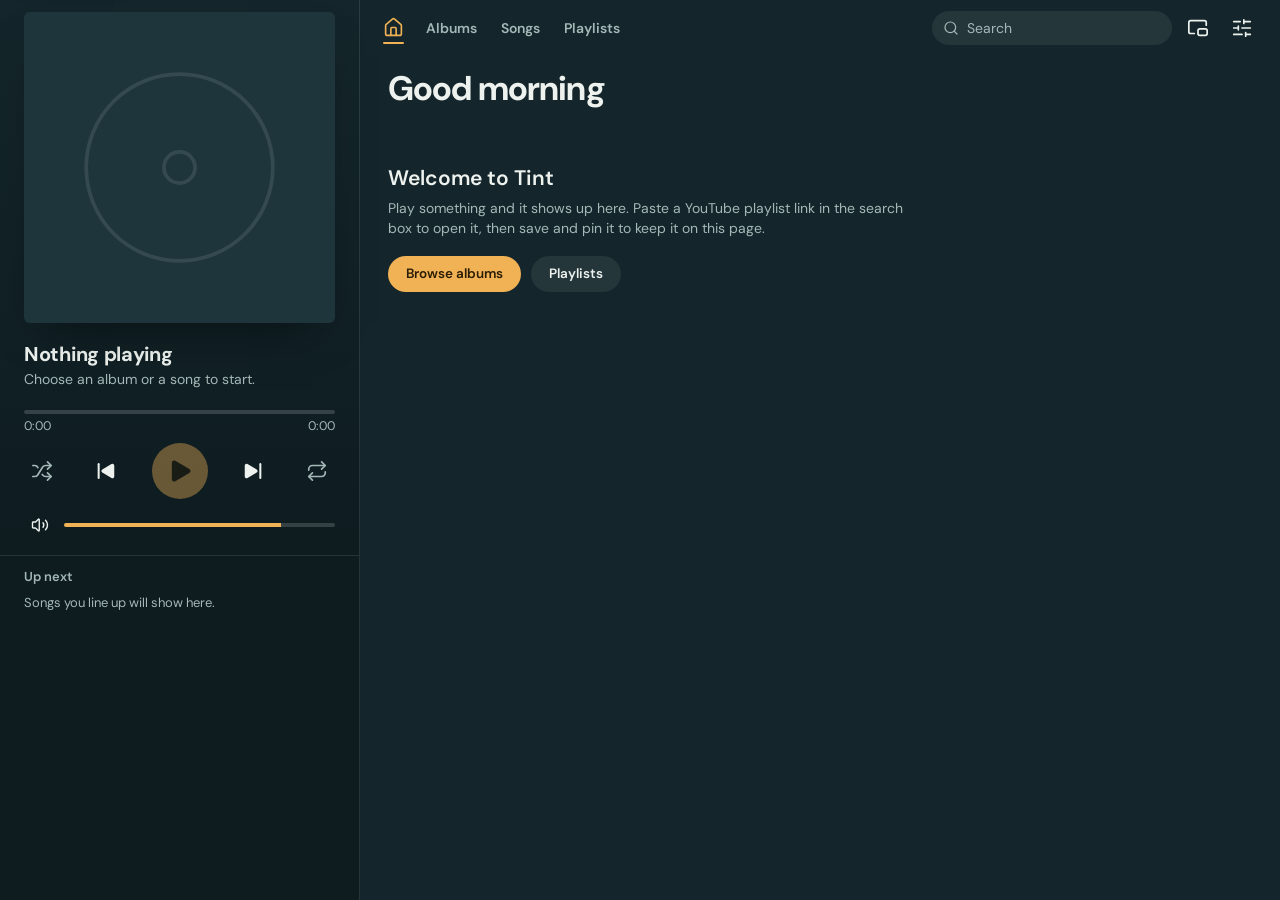
==== commit 693a80a0: "Tint 0.4.0: Spotify Premium, unified Likes, refreshed UI, live tinted icon & music link handler" ====
--- a/wwwroot/index.html
+++ b/wwwroot/index.html
@@ -5,11 +5,37 @@
   <title>Tint</title>
   <meta name="viewport" content="width=device-width, initial-scale=1">
   <meta name="color-scheme" content="dark light">
-  <link rel="icon" href="icon.png">
+  <link rel="icon" type="image/svg+xml" href="icons/tint.svg">
+  <link rel="icon" type="image/png" href="icon.png">
   <link rel="stylesheet" href="css/app.css">
 </head>
 <body>
+  <div id="backdrop" aria-hidden="true"></div>
+  <a class="skip-link" href="#scroller">Skip to library</a>
   <div id="app">
+    <div id="titlebar" hidden>
+      <div class="tb-drag" id="tb-drag">
+        <svg class="tb-icon" viewBox="0 0 256 256" width="16" height="16" aria-hidden="true">
+          <g transform="translate(2 2)">
+            <path d="M124 126 V42 C124 37 129 34 134 37 C158 52 190 69 200 103 C205 120 201 137 191 150 C192 132 186 115 171 103 C161 95 152 90 146 87 V126 Z" fill="currentColor"/>
+            <rect x="117" y="134" width="36" height="15" rx="5" fill="currentColor" opacity="0.54"/>
+            <path class="tb-icon-tip" d="M117 157 H153 C162 185 147 219 116 223 C91 226 70 214 58 197 C68 194 74 186 78 175 C84 160 99 157 117 157 Z" fill="var(--accent)"/>
+          </g>
+        </svg>
+        <span class="tb-title" id="tb-title">Tint</span>
+      </div>
+      <div class="tb-controls">
+        <button id="tb-min" class="tb-btn" type="button" aria-label="Minimize" title="Minimize">
+          <svg viewBox="0 0 12 12" width="12" height="12" aria-hidden="true"><path d="M2 6h8" stroke="currentColor" stroke-width="1.2" fill="none"/></svg>
+        </button>
+        <button id="tb-max" class="tb-btn" type="button" aria-label="Maximize" title="Maximize">
+          <svg viewBox="0 0 12 12" width="12" height="12" aria-hidden="true"><rect x="2.2" y="2.2" width="7.6" height="7.6" rx="1" stroke="currentColor" stroke-width="1.15" fill="none"/></svg>
+        </button>
+        <button id="tb-close" class="tb-btn tb-close" type="button" aria-label="Close" title="Close">
+          <svg viewBox="0 0 12 12" width="12" height="12" aria-hidden="true"><path d="M2.5 2.5l7 7m0-7l-7 7" stroke="currentColor" stroke-width="1.2" stroke-linecap="round" fill="none"/></svg>
+        </button>
+      </div>
+    </div>
 
     <aside id="deck" aria-label="Now playing">
       <div class="deck-top">
@@ -21,7 +47,7 @@
 
         <div class="deck-meta">
           <div class="deck-text">
-            <h1 id="deck-title">Nothing playing</h1>
+            <p id="deck-title">Nothing playing</p>
             <p id="deck-title-english" lang="en" hidden></p>
             <div class="deck-by">
               <span id="deck-source" class="source-icon" role="img" hidden></span>
@@ -29,6 +55,7 @@
             </div>
           </div>
           <div class="deck-actions">
+            <button id="b-like" class="icon-btn small" aria-label="Like" aria-pressed="false" title="Like" hidden></button>
             <button id="b-lyrics" class="icon-btn small" aria-label="Lyrics" title="Lyrics" hidden></button>
             <button id="b-share" class="icon-btn small" aria-label="Share YouTube Music link" title="Share YouTube Music link" hidden></button>
           </div>
--- a/wwwroot/css/app.css
+++ b/wwwroot/css/app.css
@@ -1,3 +1,21 @@
+/* DM Sans (SIL Open Font License), bundled so it works offline. One variable file per script range. */
+@font-face {
+  font-family: 'DM Sans';
+  font-style: normal;
+  font-weight: 100 1000;
+  font-display: swap;
+  src: url('../fonts/DMSans-latin.woff2') format('woff2');
+  unicode-range: U+0000-00FF, U+0131, U+0152-0153, U+02BB-02BC, U+02C6, U+02DA, U+02DC, U+0304, U+0308, U+0329, U+2000-206F, U+20AC, U+2122, U+2191, U+2193, U+2212, U+2215, U+FEFF, U+FFFD;
+}
+@font-face {
+  font-family: 'DM Sans';
+  font-style: normal;
+  font-weight: 100 1000;
+  font-display: swap;
+  src: url('../fonts/DMSans-latin-ext.woff2') format('woff2');
+  unicode-range: U+0100-02BA, U+02BD-02C5, U+02C7-02CC, U+02CE-02D7, U+02DD-02FF, U+0304, U+0308, U+0329, U+1D00-1DBF, U+1E00-1E9F, U+1EF2-1EFF, U+2020, U+20A0-20AB, U+20AD-20C4, U+2113, U+2C60-2C7F, U+A720-A7FF;
+}
+
 /* Tint
    The cover of the song that is playing sets every colour in the window. JavaScript writes the
    seven tokens below; registering them as colours lets the whole window fade from one cover's
@@ -7,7 +25,7 @@
 @property --deep      { syntax: '<color>'; inherits: true; initial-value: #0e1c20; }
 @property --raise     { syntax: '<color>'; inherits: true; initial-value: #1e353b; }
 @property --ink       { syntax: '<color>'; inherits: true; initial-value: #edf2ef; }
-@property --dim       { syntax: '<color>'; inherits: true; initial-value: #9db1b0; }
+@property --dim       { syntax: '<color>'; inherits: true; initial-value: #a4b8b7; }
 @property --accent    { syntax: '<color>'; inherits: true; initial-value: #f0b254; }
 @property --on-accent { syntax: '<color>'; inherits: true; initial-value: #2a1c05; }
 
@@ -25,10 +43,9 @@
   --press: color-mix(in oklab, var(--ink) 15%, transparent);
   --track: color-mix(in oklab, var(--ink) 17%, transparent);
 
-  /* Bahnschrift is the DIN face Windows ships: the lettering of amplifier faceplates and dials.
-     It sets titles and every number. Segoe carries the reading text. */
-  --display: 'Bahnschrift', 'Segoe UI Variable Display', 'Yu Gothic UI', 'Meiryo', sans-serif;
-  --text: 'Segoe UI Variable Text', 'Segoe UI', 'Yu Gothic UI', 'Meiryo', system-ui, sans-serif;
+  /* DM Sans (variable, bundled offline), matching Cutflow, with Japanese/Windows UI fallbacks. */
+  --display: 'DM Sans', 'Segoe UI Variable Display', 'Yu Gothic UI', 'Meiryo', sans-serif;
+  --text: 'DM Sans', 'Segoe UI Variable Text', 'Segoe UI', 'Yu Gothic UI', 'Meiryo', system-ui, sans-serif;
 
   /* The now-playing column grows a little with the window, so a narrow window keeps room to browse. */
   --deck-w: clamp(272px, 22vw + 90px, 360px);
@@ -60,8 +77,26 @@
 input, textarea, select { font: inherit; color: inherit; }
 ::selection { background: var(--accent); color: var(--on-accent); }
 
-:focus { outline: none; }
 :focus-visible { outline: 2px solid var(--accent); outline-offset: 2px; }
+:focus:not(:focus-visible) { outline: none; }
+
+.skip-link {
+  position: fixed;
+  z-index: 60;
+  top: 10px;
+  left: 10px;
+  padding: 8px 14px;
+  border-radius: 8px;
+  background: var(--accent);
+  color: var(--on-accent);
+  font-weight: 600;
+  font-size: 13.5px;
+  box-shadow: 0 10px 24px -10px rgb(0 0 0 / 0.6);
+  transform: translateY(-200%);
+}
+.skip-link:focus-visible { transform: none; }
+
+.brand-icon { display: block; width: 100%; height: 100%; object-fit: contain; }
 
 .quiet { color: var(--dim); font-size: 13px; }
 .sr { position: absolute; width: 1px; height: 1px; overflow: hidden; clip-path: inset(50%); }
@@ -72,12 +107,148 @@
 ::-webkit-scrollbar-thumb:hover { background: color-mix(in oklab, var(--ink) 32%, transparent); background-clip: content-box; }
 ::-webkit-scrollbar-corner { background: transparent; }
 
-/* ---- frame ------------------------------------------------------------------------------------ */
+/* ---- frame, integrated titlebar & animated cover backdrop --------------------------------------- */
+
+#backdrop {
+  position: fixed;
+  inset: 0;
+  z-index: 0;
+  pointer-events: none;
+  overflow: hidden;
+  opacity: 0;
+  transition: opacity 0.85s var(--ease);
+}
+#backdrop::after {
+  content: '';
+  position: absolute;
+  inset: 0;
+  z-index: 2;
+  /* Single unified contrast scrim across the whole window (titlebar, deck, and library). */
+  background: color-mix(in oklab, var(--deep) 56%, rgb(10 10 13 / 0.44));
+}
+:root[data-mode='light'] #backdrop::after {
+  background: color-mix(in oklab, var(--bg) 66%, rgb(255 255 255 / 0.34));
+}
+:root.has-backdrop #backdrop { opacity: 1; }
+.backdrop-scene {
+  position: absolute;
+  inset: -120px;
+  opacity: 1;
+  transition: opacity 1.1s var(--ease);
+}
+.backdrop-scene.is-entering { opacity: 0; }
+.bd-layer {
+  position: absolute;
+  inset: 0;
+  background: center / cover no-repeat;
+  will-change: transform;
+  transform-origin: center;
+}
+.bd-a {
+  filter: blur(74px) saturate(1.75) brightness(0.54);
+  opacity: 0.96;
+  animation: bd-drift-a 26s ease-in-out infinite alternate;
+}
+.bd-b {
+  filter: blur(92px) saturate(2) brightness(0.46);
+  mix-blend-mode: soft-light;
+  opacity: 0.58;
+  animation: bd-drift-b 34s ease-in-out infinite alternate;
+}
+.bd-c {
+  filter: blur(66px) saturate(1.65) brightness(0.44);
+  mix-blend-mode: overlay;
+  opacity: 0.36;
+  animation: bd-drift-c 44s ease-in-out infinite alternate;
+}
+:root[data-mode='light'] .bd-a { filter: blur(76px) saturate(1.45) brightness(1.06); opacity: 0.56; }
+:root[data-mode='light'] .bd-b { mix-blend-mode: multiply; opacity: 0.16; }
+:root[data-mode='light'] .bd-c { mix-blend-mode: soft-light; opacity: 0.22; }
+@keyframes bd-drift-a {
+  0%   { transform: translate3d(-4%, -3%, 0) scale(1.38) rotate(0deg); }
+  50%  { transform: translate3d(5%, 4%, 0) scale(1.52) rotate(16deg); }
+  100% { transform: translate3d(-2%, 6%, 0) scale(1.42) rotate(-12deg); }
+}
+@keyframes bd-drift-b {
+  0%   { transform: translate3d(7%, 5%, 0) scale(1.56) rotate(45deg); }
+  50%  { transform: translate3d(-6%, -5%, 0) scale(1.44) rotate(120deg); }
+  100% { transform: translate3d(4%, -4%, 0) scale(1.62) rotate(200deg); }
+}
+@keyframes bd-drift-c {
+  0%   { transform: translate3d(-5%, 6%, 0) scale(1.48) rotate(-30deg); }
+  50%  { transform: translate3d(6%, -4%, 0) scale(1.6) rotate(-110deg); }
+  100% { transform: translate3d(-3%, -5%, 0) scale(1.44) rotate(-190deg); }
+}
+@media (prefers-reduced-motion: reduce) {
+  .bd-layer { animation: none !important; transform: scale(1.24); }
+}
 
 #app {
+  position: relative;
+  z-index: 1;
   display: grid;
   grid-template-columns: var(--deck-w) minmax(0, 1fr);
+  grid-template-rows: minmax(0, 1fr);
   height: 100vh;
+}
+:root.has-titlebar #app {
+  grid-template-rows: 34px minmax(0, 1fr);
+}
+#titlebar {
+  grid-column: 1 / -1;
+  display: flex;
+  align-items: stretch;
+  height: 34px;
+  background: var(--bg);
+  user-select: none;
+  z-index: 20;
+}
+.tb-drag {
+  flex: 1;
+  min-width: 0;
+  display: flex;
+  align-items: center;
+  gap: 8px;
+  padding: 0 12px;
+}
+.tb-icon { width: 16px; height: 16px; flex: none; color: var(--ink); opacity: 0.94; transition: color 0.6s var(--ease); }
+.tb-icon-tip { transition: fill 0.6s var(--ease); }
+.tb-title { font-size: 12px; font-weight: 500; color: var(--dim); overflow: hidden; white-space: nowrap; text-overflow: ellipsis; }
+.tb-controls { display: flex; flex: none; }
+.tb-btn {
+  display: grid;
+  place-items: center;
+  width: 46px;
+  height: 34px;
+  color: var(--dim);
+  transition: background-color 0.14s var(--ease), color 0.14s var(--ease);
+}
+.tb-btn:hover { background: var(--hover); color: var(--ink); }
+.tb-btn.tb-close:hover { background: #e81123; color: #fff; }
+
+:root.has-backdrop {
+  /* Lift secondary text contrast slightly over animated covers so albums, artists & times stay crisp. */
+  --dim: color-mix(in oklab, var(--ink) 72%, transparent);
+}
+:root.has-backdrop body { background: var(--deep); }
+:root.has-backdrop #titlebar { background: transparent; }
+:root.has-backdrop #browse { background: transparent; }
+:root.has-backdrop #deck {
+  border-right-color: color-mix(in oklab, var(--ink) 9%, transparent);
+  /* Starts completely transparent at the top so there is zero horizontal seam under #titlebar. */
+  background: linear-gradient(180deg,
+    transparent 0%,
+    color-mix(in oklab, var(--deep) 24%, transparent) 100%);
+}
+:root.has-backdrop .set-card,
+:root.has-backdrop .menu {
+  background: color-mix(in oklab, var(--raise) 64%, transparent);
+  backdrop-filter: blur(26px) saturate(1.25);
+}
+:root.has-backdrop[data-mode='light'] #deck {
+  background: linear-gradient(180deg,
+    transparent 0%,
+    color-mix(in oklab, var(--deep) 14%, transparent) 100%);
 }
 
 /* ---- buttons ---------------------------------------------------------------------------------- */
@@ -92,11 +263,13 @@
   color: var(--ink);
   transition: background-color 0.2s var(--ease), color 0.2s var(--ease), scale 0.25s var(--ease);
 }
-.icon-btn svg { width: 22px; height: 22px; }
-.icon-btn.small { width: 28px; height: 28px; }
-.icon-btn.small svg { width: 18px; height: 18px; }
-.icon-btn:hover:not(:disabled) { background: var(--hover); }
-.icon-btn:active:not(:disabled) { background: var(--press); scale: 0.9; }
+.icon-btn svg, .icon-btn .brand-icon { width: 22px; height: 22px; }
+.icon-btn.small { width: 32px; height: 32px; }
+.icon-btn.small svg, .icon-btn.small .brand-icon { width: 18px; height: 18px; }
+@media (hover: hover) and (pointer: fine) {
+  .icon-btn:hover:not(:disabled) { background: var(--hover); }
+}
+.icon-btn:active:not(:disabled) { background: var(--press); scale: 0.92; }
 
 .icon-btn.is-here { color: var(--accent); }
 
@@ -132,8 +305,8 @@
 .btn:active:not(:disabled) { scale: 0.97; }
 .btn.primary { background: var(--accent); color: var(--on-accent); }
 .btn.primary:hover:not(:disabled) { background: color-mix(in oklab, var(--accent) 88%, var(--ink)); }
-.btn-icon { display: inline-grid; margin-left: -6px; }
-.btn-icon svg { width: 18px; height: 18px; }
+.btn-icon { display: inline-grid; place-items: center; margin-left: -6px; }
+.btn-icon svg, .btn-icon .brand-icon { width: 18px; height: 18px; }
 
 .text-btn { color: var(--accent); font-weight: 600; font-size: 13px; border-radius: 4px; }
 .text-btn:hover { text-decoration: underline; text-underline-offset: 3px; }
@@ -317,9 +490,8 @@
 .deck-actions:not(:has(> :not([hidden]))) { display: none; }
 .deck-actions .icon-btn[hidden] { display: none; }
 #deck-title {
-  font: 600 21px/1.2 var(--display);
-  font-variation-settings: 'wdth' 90;
-  letter-spacing: 0.005em;
+  font: 700 20px/1.2 var(--display);
+  letter-spacing: -0.015em;
   display: -webkit-box;
   -webkit-line-clamp: 2;
   -webkit-box-orient: vertical;
@@ -331,8 +503,8 @@
 #deck-artist { min-width: 0; white-space: nowrap; overflow: hidden; text-overflow: ellipsis; }
 #deck-artist.is-link { cursor: pointer; }
 #deck-artist.is-link:hover { color: var(--ink); text-decoration: underline; text-underline-offset: 3px; }
-.source-icon { display: grid; flex: none; }
-.source-icon svg { width: 16px; height: 16px; }
+.source-icon { display: grid; place-items: center; flex: none; }
+.source-icon svg, .source-icon .brand-icon { width: 16px; height: 16px; }
 
 .scrub { margin-top: 12px; }
 .times {
@@ -510,9 +682,9 @@
 #tabs a.tab-icon svg { width: 21px; height: 21px; }
 /* On Home the house takes the cover's accent, like the underline beneath it. */
 #tabs a.tab-icon[aria-current='page'] { color: var(--accent); }
-/* Arriving home, the house settles into place with a small bounce. */
-#tabs a.tab-icon[aria-current='page'] svg { animation: home-in 0.5s var(--ease); }
-@keyframes home-in { 0% { scale: 0.7; translate: 0 2px; } 60% { scale: 1.08; translate: 0 -1px; } }
+/* Arriving home, the house settles smoothly without overshoot. */
+#tabs a.tab-icon[aria-current='page'] svg { animation: home-in 0.28s var(--ease); }
+@keyframes home-in { from { scale: 0.88; opacity: 0.7; } }
 
 .search { position: relative; flex: 0 1 240px; min-width: 120px; transition: flex-basis 0.3s var(--ease), min-width 0.3s var(--ease); }
 .search-icon { position: absolute; left: 11px; top: 50%; translate: 0 -50%; display: grid; color: var(--dim); pointer-events: none; }
@@ -525,32 +697,17 @@
   border-radius: 17px;
   background: var(--hover);
   user-select: text;
-  transition: border-color 0.2s var(--ease);
+  transition: border-color 0.2s var(--ease), box-shadow 0.2s var(--ease);
 }
 .search input::placeholder { color: var(--dim); }
-.search input:focus { outline: none; border-color: var(--accent); }
+.search input:focus { outline: none; border-color: var(--accent); box-shadow: 0 0 0 3px color-mix(in oklab, var(--accent) 24%, transparent); }
 .search input::-webkit-search-cancel-button { display: none; }
 
 #scroller { flex: 1; min-height: 0; overflow-y: auto; container-type: inline-size; scrollbar-gutter: stable; }
 .page { --pad: 28px; padding: 4px var(--pad) 56px; }
 
 /* A page, or a song's title, coming into view. */
-.arrive { animation: arrive 0.4s var(--ease); }
-/* A song fades in the first time it scrolls into view (ui.js, fadeInWhenSeen). */
-/* A soft glide: a few pixels of travel with the fade, so a song coming in at the edge of the window
-   eases in rather than blinking on. Two classes, so this outranks a row's own transition (its
-   hover colour), which it keeps. */
-.fresh.fresh {
-  opacity: 0;
-  translate: 0 14px;
-  transition: opacity 0.55s var(--ease) var(--stagger, 0ms), translate 0.6s var(--ease) var(--stagger, 0ms),
-    background-color 0.2s var(--ease);
-}
-.fresh.from-above { translate: 0 -14px; }
-.fresh.from-right { translate: 22px 0; }
-.fresh.from-left { translate: -22px 0; }
-.fresh.is-seen { opacity: 1; translate: none; }
-.cover img.no-fade { transition: none; }
+.arrive { animation: arrive 0.36s var(--ease); }
 /* Opening a playlist, album or artist (views.js, opening). Quick: all of it is done within half a second. */
 .opening .detail-art { animation: cover-in 0.4s var(--ease) both; }
 @keyframes cover-in { from { opacity: 0; scale: 0.9; } }
@@ -563,46 +720,102 @@
 @keyframes arrive { from { opacity: 0; translate: 0 10px; } }
 
 .page-head { display: flex; flex-wrap: wrap; align-items: flex-end; justify-content: space-between; gap: 12px 20px; margin: 10px 0 22px; }
+.page-head:has(+ .tag-filter) { margin-bottom: 14px; }
 .page-head h1 {
-  font: 600 36px/1.1 var(--display);
-  font-variation-settings: 'wdth' 86;
+  font: 700 34px/1.1 var(--display);
+  letter-spacing: -0.025em;
   overflow-wrap: anywhere;
 }
 .page-head .quiet { margin-top: 4px; }
 .page-head-controls { display: flex; flex-wrap: wrap; align-items: center; gap: 10px; }
 .home-hint { margin: -10px 0 0; }
 
-.segmented { display: inline-flex; padding: 2px; border-radius: 18px; background: var(--hover); }
-.segmented button { height: 32px; padding: 0 13px; border-radius: 16px; color: var(--dim); font-weight: 600; font-size: 13px; transition: background-color 0.2s var(--ease), color 0.2s var(--ease); }
-.segmented button:hover { color: var(--ink); }
-.segmented button[aria-pressed='true'] { background: var(--press); color: var(--ink); }
+.segmented { position: relative; display: inline-flex; align-items: center; gap: 2px; padding: 3px; border-radius: 19px; background: var(--hover); }
+.seg-pill {
+  position: absolute;
+  top: 3px;
+  left: 0;
+  height: 30px;
+  border-radius: 15px;
+  background: var(--accent);
+  opacity: 0;
+  pointer-events: none;
+  transition: translate 0.22s var(--ease), width 0.22s var(--ease), opacity 0.12s var(--ease);
+}
+.seg-pill.is-on { opacity: 1; }
+.seg-pill.no-slide { transition: none; }
+.segmented button {
+  position: relative;
+  z-index: 1;
+  display: inline-flex;
+  align-items: center;
+  justify-content: center;
+  gap: 6px;
+  height: 30px;
+  padding: 0 13px;
+  border-radius: 15px;
+  color: var(--dim);
+  font-weight: 600;
+  font-size: 13px;
+  transition: color 0.18s var(--ease), background-color 0.18s var(--ease), scale 0.18s var(--ease);
+}
+.segmented.is-icons button { width: 34px; height: 30px; padding: 0; }
+.seg-icon { display: inline-grid; place-items: center; }
+.seg-icon svg { width: 16px; height: 16px; }
+@media (hover: hover) and (pointer: fine) {
+  .segmented button:hover:not([aria-pressed='true']) { color: var(--ink); background: color-mix(in oklab, var(--ink) 6%, transparent); }
+}
+.segmented button:active { scale: 0.93; }
+.segmented button[aria-pressed='true'] { color: var(--on-accent); }
+.segmented:not(:has(.seg-pill.is-on)) button[aria-pressed='true'] { background: var(--accent); }
 
 .select { position: relative; display: inline-block; }
-.select select {
-  appearance: none;
+.select-btn {
+  display: inline-flex;
+  align-items: center;
+  gap: 8px;
   height: 36px;
-  padding: 0 34px 0 16px;
-  border: 0;
+  padding: 0 12px 0 16px;
+  border: 1px solid transparent;
   border-radius: 18px;
   background: var(--hover);
+  color: var(--ink);
   font-weight: 600;
   font-size: 13px;
-  cursor: pointer;
-}
-.select select option { background: var(--raise); color: var(--ink); }
-.select::after {
-  content: '';
-  position: absolute;
-  right: 15px;
-  top: 50%;
-  width: 6px;
-  height: 6px;
-  border: solid var(--dim);
-  border-width: 0 1.6px 1.6px 0;
-  translate: 0 -70%;
-  rotate: 45deg;
-  pointer-events: none;
-}
+  white-space: nowrap;
+  transition: background-color 0.2s var(--ease), border-color 0.2s var(--ease), scale 0.2s var(--ease);
+}
+@media (hover: hover) and (pointer: fine) {
+  .select-btn:hover { background: var(--press); }
+}
+.select-btn:active { scale: 0.98; }
+.select-btn.is-open { background: var(--press); border-color: color-mix(in oklab, var(--accent) 55%, transparent); }
+.select-chev { display: inline-grid; place-items: center; color: var(--dim); transition: rotate 0.2s var(--ease), color 0.2s var(--ease); }
+.select-chev svg { width: 15px; height: 15px; }
+.select-btn.is-open .select-chev { rotate: 180deg; color: var(--ink); }
+
+.select-menu {
+  max-height: min(320px, 55vh);
+  overflow-y: auto;
+  padding: 5px;
+  border-radius: 12px;
+}
+.select-opt {
+  display: flex !important;
+  align-items: center;
+  gap: 8px;
+  width: 100%;
+  padding: 8px 11px !important;
+  border-radius: 7px !important;
+  font-size: 13.5px;
+  font-weight: 500;
+  color: var(--ink);
+  white-space: nowrap;
+}
+.select-opt.is-active { font-weight: 600; color: var(--accent); background: color-mix(in oklab, var(--accent) 12%, transparent); }
+.select-opt-mark { flex: none; display: inline-grid; place-items: center; width: 16px; height: 16px; color: var(--accent); }
+.select-opt-mark svg { width: 14px; height: 14px; }
+.select-opt-text { overflow: hidden; text-overflow: ellipsis; }
 
 /* ---- covers, cards, shelves --------------------------------------------------------------------- */
 
@@ -622,9 +835,9 @@
 
 .card { display: block; min-width: 0; border-radius: 6px; content-visibility: auto; contain-intrinsic-size: auto 150px auto 204px; }
 .card-art { position: relative; display: block; }
-.card-art .cover { transition: filter 0.3s var(--ease); }
-.card:hover .cover { filter: brightness(1.07); }
-.card:hover .cover img { scale: 1.04; }
+@media (hover: hover) and (pointer: fine) {
+  .card:hover .cover img { scale: 1.03; }
+}
 .card-title, .card-sub { display: block; overflow: hidden; white-space: nowrap; text-overflow: ellipsis; }
 .card-title { margin-top: 9px; font-weight: 600; font-size: 13.5px; }
 .card-sub { color: var(--dim); font-size: 13px; }
@@ -651,7 +864,7 @@
 
 .shelf { margin-top: 34px; }
 .shelf:first-of-type { margin-top: 8px; }
-.shelf > h2, .disc > h2 { margin-bottom: 12px; font: 600 18px/1.3 var(--display); font-variation-settings: 'wdth' 92; }
+.shelf > h2, .disc > h2 { margin-bottom: 12px; font: 700 18px/1.3 var(--display); letter-spacing: -0.015em; }
 .shelf-row {
   display: grid;
   grid-auto-flow: column;
@@ -725,8 +938,16 @@
 .row-english { margin-left: 10px; color: var(--dim); font-size: 13px; }
 .row-album { flex: 1 1 0; min-width: 0; color: var(--dim); font-size: 13px; }
 .row-time { flex: none; width: 46px; color: var(--dim); text-align: right; font: 400 13.5px/1 var(--display); font-variant-numeric: tabular-nums; }
+.row-like { opacity: 0; color: var(--dim); transition: opacity 0.2s var(--ease), color 0.2s var(--ease), background-color 0.2s var(--ease), scale 0.25s var(--ease); }
+.row:hover .row-like, .row-like:focus-visible, .row-like.is-liked { opacity: 1; }
+.row-like.is-liked { color: var(--accent); }
+.row-like:hover { color: var(--ink); }
+.row-like.is-liked:hover { color: var(--accent); }
 .row-more { opacity: 0; color: var(--dim); transition: opacity 0.2s var(--ease), background-color 0.2s var(--ease), scale 0.25s var(--ease); }
 .row:hover .row-more, .row-more:focus-visible { opacity: 1; }
+@media (hover: none) {
+  .row-like, .row-more { opacity: 1; }
+}
 .row.is-current .row-title { color: var(--accent); }
 .row.is-off { opacity: 0.42; }
 .explicit {
@@ -763,8 +984,8 @@
 .detail-text { min-width: 0; }
 .detail-text h1 {
   margin: 2px 0 6px;
-  font: 600 44px/1.05 var(--display);
-  font-variation-settings: 'wdth' 84;
+  font: 700 42px/1.05 var(--display);
+  letter-spacing: -0.025em;
   overflow-wrap: anywhere;
   user-select: text;
 }
@@ -796,29 +1017,249 @@
 .empty-actions { display: flex; gap: 10px; margin-top: 18px; }
 .loading { padding: 28px 0; }
 
-/* ---- settings ----------------------------------------------------------------------------------- */
-
-.settings { max-width: 680px; }
-.panel { padding: 22px 0 24px; border-top: 1px solid var(--line); }
-.panel h2 { margin-bottom: 8px; font: 600 21px/1.25 var(--display); font-variation-settings: 'wdth' 90; }
-.panel p { max-width: 66ch; }
-.panel p + p, .panel p + ol, .panel ol + p { margin-top: 10px; }
-.panel-actions { display: flex; flex-wrap: wrap; gap: 10px; margin-top: 16px; }
-.warn { padding: 9px 12px; border-radius: 6px; background: var(--hover); border-left: 3px solid var(--accent); }
-
-.folders { margin-top: 12px; border-radius: 8px; background: var(--hover); }
+/* ---- settings (Cutflow-inspired 2-column layout with section nav & cards) ----------------------- */
+
+.settings { max-width: 1020px; }
+
+.set-top {
+  display: flex;
+  flex-wrap: wrap;
+  align-items: center;
+  justify-content: space-between;
+  gap: 14px 20px;
+  margin: 10px 0 20px;
+}
+.set-top h1 {
+  font: 700 34px/1.1 var(--display);
+  letter-spacing: -0.025em;
+}
+.set-search { position: relative; width: min(260px, 100%); }
+.set-search input {
+  width: 100%;
+  height: 34px;
+  padding: 0 12px 0 34px;
+  border: 1px solid var(--line);
+  border-radius: 17px;
+  background: var(--hover);
+  user-select: text;
+  transition: border-color 0.2s var(--ease), box-shadow 0.2s var(--ease);
+}
+.set-search input::placeholder { color: var(--dim); }
+.set-search input:focus { outline: none; border-color: var(--accent); box-shadow: 0 0 0 3px color-mix(in oklab, var(--accent) 24%, transparent); }
+.set-search input::-webkit-search-cancel-button { display: none; }
+
+.set-body {
+  display: grid;
+  grid-template-columns: 196px minmax(0, 1fr);
+  gap: 0 28px;
+  align-items: start;
+}
+.set-nav {
+  position: sticky;
+  top: 12px;
+  display: flex;
+  flex-direction: column;
+  gap: 3px;
+  padding-right: 16px;
+  border-right: 1px solid var(--line);
+}
+.set-nav-btn {
+  position: relative;
+  overflow: hidden;
+  display: flex;
+  align-items: center;
+  gap: 10px;
+  width: 100%;
+  padding: 8px 11px;
+  border-radius: 9px;
+  color: var(--dim);
+  font-size: 13.5px;
+  font-weight: 600;
+  text-align: left;
+  transition: background-color 0.18s var(--ease), color 0.18s var(--ease);
+}
+.set-nav-btn > * { position: relative; z-index: 1; }
+.set-nav-btn.has-progress::before {
+  content: '';
+  position: absolute;
+  inset: 0;
+  width: var(--progress, 0%);
+  background: color-mix(in oklab, var(--accent) 28%, transparent);
+  transition: width 0.32s var(--ease);
+  pointer-events: none;
+}
+.set-nav-btn.has-progress { background: color-mix(in oklab, var(--accent) 8%, transparent); color: var(--ink); }
+.set-nav-btn.has-progress .set-nav-icon { color: var(--accent); }
+.set-nav-btn.is-downloading .set-nav-icon svg { animation: set-spin 1.1s linear infinite; }
+@keyframes set-spin { to { transform: rotate(360deg); } }
+.set-nav-pct {
+  margin-left: auto;
+  font-size: 11.5px;
+  font-weight: 600;
+  color: var(--accent);
+  font-variant-numeric: tabular-nums;
+}
+@media (hover: hover) and (pointer: fine) {
+  .set-nav-btn:hover { background: var(--hover); color: var(--ink); }
+  .set-nav-btn.has-progress:hover { background: color-mix(in oklab, var(--accent) 13%, transparent); }
+}
+.set-nav-btn.is-active {
+  background: color-mix(in oklab, var(--accent) 16%, transparent);
+  color: var(--ink);
+}
+.set-nav-btn.has-progress.is-active {
+  background: color-mix(in oklab, var(--accent) 12%, transparent);
+}
+.set-nav-icon { flex: none; display: grid; place-items: center; width: 18px; height: 18px; color: var(--dim); }
+.set-nav-btn.is-active .set-nav-icon { color: var(--accent); }
+.set-nav-icon svg, .set-nav-icon .brand-icon { width: 16px; height: 16px; }
+
+.set-main { min-width: 0; max-width: 740px; }
+.set-sec { scroll-margin-top: 18px; }
+.set-sec + .set-sec { margin-top: 26px; }
+.set-sec-head {
+  display: flex;
+  align-items: center;
+  gap: 9px;
+  margin: 0 0 10px 4px;
+  font: 600 13.5px/1.2 var(--text);
+  color: var(--dim);
+}
+.set-sec-icon { flex: none; display: grid; place-items: center; width: 18px; height: 18px; color: var(--accent); }
+.set-sec-icon svg, .set-sec-icon .brand-icon { width: 17px; height: 17px; }
+.set-nav-dot {
+  margin-left: auto;
+  width: 7px;
+  height: 7px;
+  border-radius: 50%;
+  background: var(--accent);
+  flex: none;
+}
+
+.set-card {
+  background: color-mix(in oklab, var(--raise) 55%, transparent);
+  box-shadow: inset 0 0 0 1px var(--line);
+  border-radius: 14px;
+  padding: 2px 18px;
+}
+.set-card.is-progress {
+  position: relative;
+  overflow: hidden;
+  box-shadow: inset 0 0 0 1px color-mix(in oklab, var(--accent) 36%, var(--line));
+}
+.set-card.is-progress > * { position: relative; z-index: 1; }
+.set-card.is-progress::before {
+  content: '';
+  position: absolute;
+  inset: 0;
+  width: var(--progress, 0%);
+  background: linear-gradient(90deg,
+    color-mix(in oklab, var(--accent) 18%, transparent) 0%,
+    color-mix(in oklab, var(--accent) 30%, transparent) 100%);
+  border-right: 1px solid color-mix(in oklab, var(--accent) 45%, transparent);
+  transition: width 0.32s var(--ease);
+  pointer-events: none;
+}
+.set-card.is-progress.is-done::before { border-right-color: transparent; }
+.set-row {
+  display: flex;
+  align-items: center;
+  justify-content: space-between;
+  gap: 16px 20px;
+  padding: 14px 0;
+  border-bottom: 1px solid var(--line);
+}
+.set-row:last-child { border-bottom: 0; }
+.set-row.is-stack { flex-direction: column; align-items: stretch; gap: 12px; }
+.set-row-head { display: flex; flex-wrap: wrap; align-items: center; justify-content: space-between; gap: 10px 16px; }
+.set-lbl { flex: 1; min-width: 0; }
+.set-lbl b { display: block; font-size: 14px; font-weight: 600; color: var(--ink); }
+.set-lbl span { display: block; margin-top: 2px; font-size: 12.5px; line-height: 1.45; color: var(--dim); max-width: 58ch; }
+.set-ctl { flex: none; display: flex; align-items: center; gap: 10px; }
+.set-row.is-stack > .set-ctl { align-self: flex-start; }
+.set-inline-actions { display: flex; flex-wrap: wrap; align-items: center; gap: 8px; }
+.set-note { margin-top: 8px; }
+.set-empty { padding: 28px 4px; }
+
+/* Pill toggle switch */
+.switch { position: relative; display: inline-flex; align-items: center; cursor: pointer; flex: none; }
+.switch.is-disabled { opacity: 0.45; cursor: default; }
+.switch input { position: absolute; opacity: 0; width: 1px; height: 1px; }
+.switch-track {
+  position: relative;
+  width: 42px;
+  height: 24px;
+  border-radius: 12px;
+  background: var(--track);
+  transition: background-color 0.2s var(--ease);
+}
+.switch-track::after {
+  content: '';
+  position: absolute;
+  top: 3px;
+  left: 3px;
+  width: 18px;
+  height: 18px;
+  border-radius: 50%;
+  background: var(--ink);
+  transition: translate 0.22s var(--ease), background-color 0.2s var(--ease);
+}
+.switch input:checked + .switch-track { background: var(--accent); }
+.switch input:checked + .switch-track::after { translate: 18px 0; background: var(--on-accent); }
+.switch input:focus-visible + .switch-track { outline: 2px solid var(--accent); outline-offset: 2px; }
+
+.set-slider { display: flex; align-items: center; gap: 12px; width: 210px; }
+.set-slider .slider { flex: 1; }
+.set-slider .slider::-webkit-slider-thumb { opacity: 1; transform: none; }
+.set-val { flex: none; min-width: 48px; text-align: right; color: var(--dim); font: 500 12.5px/1 var(--display); font-variant-numeric: tabular-nums; }
+
+.discord-desc { display: block !important; }
+.discord-pill {
+  display: inline-block !important;
+  margin-left: 6px;
+  padding: 1px 8px;
+  border-radius: 10px;
+  background: var(--hover);
+  color: var(--dim);
+  font-size: 11.5px;
+  font-weight: 600;
+  vertical-align: baseline;
+}
+.discord-pill[data-state='on'] { background: color-mix(in oklab, var(--accent) 22%, transparent); color: var(--accent); }
+
+@container browse (max-width: 760px) {
+  .set-body { display: block; }
+  .set-nav {
+    position: static;
+    flex-direction: row;
+    overflow-x: auto;
+    scrollbar-width: none;
+    padding: 0 0 12px;
+    margin-bottom: 14px;
+    border-right: 0;
+    border-bottom: 1px solid var(--line);
+  }
+  .set-nav-btn { width: auto; white-space: nowrap; flex: none; }
+  .set-row { flex-wrap: wrap; }
+  .set-slider { width: 100%; }
+}
+
+.panel-actions { display: flex; flex-wrap: wrap; gap: 10px; margin-top: 12px; }
+.warn { padding: 9px 12px; border-radius: 8px; background: var(--hover); border-left: 3px solid var(--accent); font-size: 13px; }
+
+.folders { border-radius: 10px; background: var(--hover); }
 .folders li { display: flex; align-items: center; gap: 10px; padding: 10px 14px; }
 .folders li + li { border-top: 1px solid var(--line); }
 .folder-icon { display: grid; color: var(--dim); }
 .folder-icon svg { width: 18px; height: 18px; }
 .folder-path { flex: 1; min-width: 0; overflow: hidden; white-space: nowrap; text-overflow: ellipsis; direction: rtl; text-align: left; user-select: text; }
 
-.steps { padding-left: 22px; list-style: decimal; color: var(--dim); }
+.steps { padding-left: 22px; list-style: decimal; color: var(--dim); margin-top: 8px; font-size: 13px; }
 .steps li { padding-left: 4px; }
 .steps li + li { margin-top: 5px; }
 .steps strong { color: var(--ink); font-weight: 600; }
 
-.fields { display: grid; grid-template-columns: 1fr 1fr; gap: 14px 16px; margin-top: 16px; }
+.fields { display: grid; grid-template-columns: 1fr 1fr; gap: 14px 16px; margin-top: 14px; }
 .field { display: grid; gap: 5px; }
 .field:nth-child(3) { grid-column: 1 / -1; }
 .field-label { font-weight: 600; font-size: 13px; }
@@ -826,41 +1267,99 @@
   width: 100%;
   padding: 0 11px;
   border: 1px solid var(--line);
-  border-radius: 6px;
+  border-radius: 8px;
   background: var(--hover);
   user-select: text;
 }
 .field input { height: 36px; font-family: var(--display); letter-spacing: 0.04em; }
 .field textarea { padding: 8px 11px; resize: vertical; font-size: 12.5px; overflow-wrap: anywhere; }
-.field input:focus, .field textarea:focus { outline: none; border-color: var(--accent); }
+.field input:focus, .field textarea:focus { outline: none; border-color: var(--accent); box-shadow: 0 0 0 3px color-mix(in oklab, var(--accent) 24%, transparent); }
 .field input::placeholder, .field textarea::placeholder { color: color-mix(in oklab, var(--dim) 60%, transparent); }
-.key-row { display: flex; align-items: center; justify-content: space-between; gap: 12px; padding: 6px 6px 6px 12px; border: 1px solid var(--line); border-radius: 6px; }
+.key-row { display: flex; align-items: center; justify-content: space-between; gap: 12px; padding: 6px 6px 6px 12px; border: 1px solid var(--line); border-radius: 8px; }
 
 .id-row { display: flex; gap: 10px; }
 .id-row input { flex: 1; min-width: 0; }
 .fields .field:only-child { grid-column: 1 / -1; }
-.discord-status { margin: 10px 0 14px 30px; min-height: 19px; }
-.panel p.youtube-found { margin-top: 14px; }
-.panel h3 { margin: 26px 0 6px; font: 600 15px/1.3 var(--text); }
-.panel .panel-actions + p { margin-top: 18px; }
-.panel p.player-note { margin-top: 10px; }
-
-details { margin-top: 16px; }
+
+details { margin-top: 4px; }
 summary { color: var(--dim); font-weight: 600; font-size: 13px; cursor: pointer; border-radius: 4px; }
 summary:hover { color: var(--ink); }
 details .field { margin-top: 10px; }
-
-.duration { display: grid; gap: 4px; max-width: 420px; margin-top: 16px; }
-.duration-head { display: flex; justify-content: space-between; gap: 12px; }
-/* How long page copies are kept: the menu is as wide as its words, not the panel. */
-.cache-keep { justify-items: start; gap: 7px; margin-top: 16px; }
-.cache-about { margin-top: 22px; padding-top: 18px; border-top: 1px solid var(--line); }
-.settings .panel > .segmented { margin-top: 12px; }
+.about { margin-top: 24px; padding-top: 16px; border-top: 1px solid var(--line); }
 
 /* ---- a Spotify list's songs, found elsewhere ------------------------------------------------------ */
 
 .spotify-tools { display: flex; flex-wrap: wrap; align-items: center; gap: 10px; margin: 4px 0 18px; }
 .spotify-gap { flex: 1; }
+
+/* Where a page came from: the link pasted in the search box, with its service's mark. */
+.pasted-note {
+  display: flex;
+  align-items: center;
+  gap: 12px;
+  max-width: 560px;
+  margin: 4px 0 22px;
+  padding: 10px 16px 10px 10px;
+  border: 1px solid var(--line);
+  border-radius: 14px;
+  background: var(--hover);
+  animation: arrive 0.45s var(--ease) both;
+}
+.pasted-icon { flex: none; display: grid; place-items: center; width: 34px; height: 34px; padding: 6px; border-radius: 9px; background: rgb(255 255 255 / 0.94); }
+:root[data-mode='light'] .pasted-icon { background: #fff; border: 1px solid var(--line); }
+.pasted-icon svg, .pasted-icon .brand-icon { width: 20px; height: 20px; }
+.pasted-spotify .pasted-icon { background: #121212; border-color: transparent; }
+.pasted-text { display: grid; min-width: 0; }
+.pasted-text .quiet { font-size: 12.5px; }
+.pasted-text strong { overflow: hidden; white-space: nowrap; text-overflow: ellipsis; }
+.link-opening { padding-top: 6px; }
+.link-opening .match-progress-bar { max-width: 560px; }
+
+/* Finding a Spotify list's songs: how far along it is. */
+.match-progress { display: grid; gap: 10px; max-width: 560px; margin: 4px 0 24px; }
+.match-progress-head { display: flex; align-items: center; gap: 10px; font-weight: 600; }
+.match-progress-head .quiet { margin-left: auto; font-weight: 400; font-variant-numeric: tabular-nums; }
+.match-progress-icon { display: grid; place-items: center; }
+.match-progress-icon svg, .match-progress-icon .brand-icon { width: 20px; height: 20px; }
+.match-progress-bar { height: 6px; border-radius: 3px; background: var(--hover); overflow: hidden; }
+.match-progress-bar span { display: block; height: 100%; border-radius: inherit; background: var(--accent); transition: width 0.4s var(--ease); }
+.match-progress-bar.is-busy span { width: 35%; animation: busy 1.2s ease-in-out infinite; }
+@keyframes busy { from { translate: -100%; } to { translate: 290%; } }
+
+/* A pasted Spotify album or playlist, waiting for a service to be chosen. */
+.spotify-picker { max-width: 640px; margin-top: 4px; animation: arrive 0.45s var(--ease) both; }
+.spotify-picker-head { display: flex; align-items: center; gap: 18px; }
+.spotify-picker-head h2 { margin: 2px 0; font: 600 24px/1.2 var(--display); font-variation-settings: 'wdth' 92; }
+.spotify-picker-art { position: relative; flex: none; width: 120px; }
+.spotify-picker-art .cover { border-radius: 10px; }
+.spotify-badge {
+  position: absolute;
+  right: -7px;
+  bottom: -7px;
+  display: grid;
+  place-items: center;
+  width: 30px;
+  height: 30px;
+  padding: 2px;
+  border: 3px solid var(--bg);
+  border-radius: 50%;
+  background: #121212;
+}
+.spotify-badge svg, .spotify-badge .brand-icon { width: 22px; height: 22px; }
+.spotify-picker-ask { margin: 28px 0 0; font-size: 16px; }
+.spotify-choices { grid-template-columns: repeat(auto-fit, minmax(220px, 1fr)); }
+.welcome-choice.is-off { opacity: 0.5; cursor: not-allowed; }
+.welcome-choice.is-off:hover { translate: none; background: var(--hover); }
+.choice-mark {
+  margin-left: 8px;
+  padding: 2px 7px;
+  border-radius: 8px;
+  background: color-mix(in oklab, var(--accent) 22%, transparent);
+  font-size: 11px;
+  vertical-align: 2px;
+}
+.spotify-picker-go { display: flex; flex-wrap: wrap; align-items: center; gap: 16px; margin: 22px 0 30px; }
+.spotify-picker-go .btn.primary { height: 42px; padding: 0 22px; font-size: 15px; }
 
 /* ---- the welcome on a first start ----------------------------------------------------------------- */
 
@@ -906,8 +1405,9 @@
 .welcome-choice:has(input:checked)::after { border: 6px solid var(--accent); }
 .welcome-choice:has(input:focus-visible) { outline: 2px solid var(--accent); outline-offset: 3px; }
 .welcome-choice-icon { display: grid; place-items: center; width: 40px; height: 40px; border-radius: 10px; background: var(--hover); color: var(--ink); }
-.welcome-choice:has(input:checked) .welcome-choice-icon { background: var(--accent); color: var(--on-accent, #fff); }
-.welcome-choice-icon svg { width: 22px; height: 22px; }
+.welcome-choice-icon:has(.brand-icon) { padding: 8px; background: color-mix(in oklab, var(--ink) 8%, transparent); border: 1px solid var(--line); }
+.welcome-choice:has(input:checked) .welcome-choice-icon:not(:has(.brand-icon)) { background: var(--accent); color: var(--on-accent, #fff); }
+.welcome-choice-icon svg, .welcome-choice-icon .brand-icon { width: 22px; height: 22px; }
 .welcome-choice-text { display: grid; gap: 4px; }
 .welcome-choice-text strong { font-size: 15px; }
 .welcome-choice-text .quiet { font-size: 13px; line-height: 1.45; }
@@ -957,23 +1457,87 @@
   overflow: hidden;
   text-overflow: ellipsis;
 }
-.card-tags { display: flex; flex-wrap: wrap; gap: 5px; margin-top: 7px; }
+.card-tags { display: flex; flex-wrap: wrap; gap: 5px; margin-top: 7px; padding: 0; text-align: left; border-radius: 11px; }
+.card-tags:hover .tag-label { filter: brightness(1.15); }
+.card-tags:focus-visible { outline: 2px solid var(--accent); outline-offset: 2px; }
+/* The pin sits at the cover's top left: shown on hover, and kept, in the accent, while pinned. */
 .card-pin {
   position: absolute;
   top: 7px;
   left: 7px;
   display: grid;
   place-items: center;
-  width: 26px;
-  height: 26px;
+  width: 30px;
+  height: 30px;
   border-radius: 50%;
-  background: var(--accent);
-  color: var(--on-accent);
+  background: rgb(0 0 0 / 0.55);
+  color: #fff;
+  backdrop-filter: blur(6px);
   box-shadow: 0 4px 12px -4px rgb(0 0 0 / 0.6);
-}
-.card-pin svg { width: 15px; height: 15px; rotate: 30deg; }
-
-.tag-filter { display: flex; flex-wrap: wrap; gap: 8px; margin: -8px 0 24px; }
+  opacity: 0;
+  translate: 0 -4px;
+  transition: opacity 0.2s var(--ease), translate 0.3s var(--ease), scale 0.25s var(--ease), background-color 0.2s var(--ease);
+}
+.card-pin svg { width: 16px; height: 16px; rotate: 30deg; transition: rotate 0.3s var(--ease); }
+.card:hover .card-pin, .card-pin:focus-visible, .card-pin.is-pinned { opacity: 1; translate: none; }
+.card-pin:hover { scale: 1.1; background: rgb(0 0 0 / 0.75); }
+.card-pin:hover svg { rotate: 0deg; }
+.card-pin:active { scale: 0.92; }
+.card-pin.is-pinned { background: var(--accent); color: var(--on-accent); }
+.card-pin.is-pinned:hover { background: color-mix(in oklab, var(--accent) 85%, #000); }
+.detail-pin.is-pinned { color: var(--accent); }
+.card-pin.is-pinned svg path, .detail-pin.is-pinned svg path { fill: currentColor; }
+.detail-pin svg { rotate: 30deg; }
+
+.tag-filter { display: flex; flex-wrap: wrap; align-items: center; gap: 8px; margin: 0 0 20px; }
+.tag-filter-end { margin-left: auto; height: 30px; padding: 0 13px; border-radius: 15px; font-size: 13px; }
+.tag-filter-end .btn-icon svg { width: 14px; height: 14px; }
+.tag-chip-count { color: var(--dim); font-size: 11.5px; font-variant-numeric: tabular-nums; }
+.tag-chip-edit { border-style: dashed; }
+.tag-add-icon { display: grid; }
+.tag-add-icon svg { width: 15px; height: 15px; }
+/* While a playlist is carried, the tags it could be dropped on light up, and stay in sight. */
+.tag-chip { transition: background-color 0.2s var(--ease), color 0.2s var(--ease), border-color 0.2s var(--ease), scale 0.25s var(--ease), translate 0.25s var(--ease); }
+body.is-dragging-playlist { cursor: grabbing; user-select: none; }
+body.is-dragging-playlist * { cursor: grabbing !important; }
+body.is-dragging-playlist .tag-filter {
+  position: sticky;
+  z-index: 6;
+  top: 0;
+  /* The same place as before, with room around it: nothing below moves. */
+  margin: -18px -10px 14px;
+  padding: 10px;
+  border-radius: 0 0 14px 14px;
+  background: color-mix(in oklab, var(--bg) 88%, transparent);
+  backdrop-filter: blur(10px);
+  animation: tag-filter-ready 0.3s var(--ease);
+}
+@keyframes tag-filter-ready { from { opacity: 0.6; translate: 0 -6px; } }
+body.is-dragging-playlist .tag-chip[data-tag] { border-color: color-mix(in oklab, var(--tag) 60%, transparent); color: var(--ink); }
+.tag-chip.is-drop { scale: 1.12; translate: 0 -2px; background: color-mix(in oklab, var(--tag) 35%, transparent); border-color: var(--tag) !important; }
+.tag-chip.is-taken { animation: tag-taken 0.5s var(--ease); }
+@keyframes tag-taken {
+  30% { scale: 1.2; box-shadow: 0 0 0 6px color-mix(in oklab, var(--tag) 30%, transparent); }
+  100% { scale: 1; box-shadow: 0 0 0 0 transparent; }
+}
+/* The cover carried under the pointer, and the place it was taken from. */
+.drag-ghost {
+  position: fixed;
+  z-index: 50;
+  top: 0;
+  left: 0;
+  border-radius: 8px;
+  pointer-events: none;
+  box-shadow: 0 6px 16px -8px rgb(0 0 0 / 0.5);
+  transition: scale 0.28s cubic-bezier(0.2, 1.3, 0.4, 1), box-shadow 0.28s var(--ease), opacity 0.2s var(--ease);
+  will-change: translate, scale, rotate;
+}
+.drag-ghost .cover { width: 100%; height: 100%; border-radius: inherit; overflow: hidden; }
+.drag-ghost.is-lifted { scale: 0.5; box-shadow: 0 24px 40px -14px rgb(0 0 0 / 0.65); }
+.drag-ghost.is-over { scale: 0.38; opacity: 0.92; }
+.drag-ghost.is-letting-go { transition: none; }
+.card .card-art { transition: opacity 0.3s var(--ease), scale 0.3s var(--ease); }
+.card.is-lifted-away .card-art { opacity: 0.3; scale: 0.96; }
 .tag-chip {
   display: inline-flex;
   align-items: center;
@@ -995,24 +1559,85 @@
 }
 
 .save-area { display: contents; }
-.detail-tags { display: flex; flex-wrap: wrap; gap: 6px; margin-top: 10px; }
+.detail-tags { display: flex; flex-wrap: wrap; align-items: center; gap: 6px; margin-top: 10px; }
+.tag-label-btn { display: inline-flex; padding: 0; border-radius: 11px; }
+.tag-label-btn:hover .tag-label { filter: brightness(1.15); }
+.tag-add {
+  display: inline-flex;
+  align-items: center;
+  gap: 5px;
+  height: 28px;
+  padding: 0 10px 0 8px;
+  border: 1px dashed color-mix(in oklab, var(--ink) 28%, transparent);
+  border-radius: 14px;
+  color: var(--dim);
+  font-size: 11.5px;
+  font-weight: 600;
+  transition: color 0.2s var(--ease), border-color 0.2s var(--ease), background-color 0.2s var(--ease);
+}
+.tag-add:hover { color: var(--ink); border-color: var(--ink); background: var(--hover); }
+.tag-add .tag-add-icon svg { width: 13px; height: 13px; }
 .btn.is-saved .btn-icon { color: var(--accent); }
 
-.tag-panel { width: 270px; padding: 10px; }
+.tag-panel { width: 290px; padding: 10px; }
 .tag-panel-title { padding: 2px 4px 8px; font-weight: 600; font-size: 13px; overflow: hidden; white-space: nowrap; text-overflow: ellipsis; }
-.tag-panel-hint { padding: 0 4px 8px; }
-.tag-panel .tag-option { display: flex; align-items: center; gap: 4px; }
-.tag-panel .tag-option button { width: auto; }
-.tag-panel .tag-name { flex: 1; display: flex; justify-content: space-between; min-width: 0; }
-.tag-panel .tag-name > span:first-child { overflow: hidden; white-space: nowrap; text-overflow: ellipsis; }
-.tag-check { color: var(--accent); font-weight: 700; }
-.tag-panel .tag-delete { flex: none; padding: 0; opacity: 0.55; }
-.tag-panel .tag-delete:hover { opacity: 1; }
+.tag-panel-hint { padding: 8px 6px 4px; font-size: 13px; }
+.tag-panel-foot { margin: 6px 0 0; padding: 8px 6px 2px; border-top: 1px solid var(--line); font-size: 12px; }
+.tag-find, .tag-rename {
+  width: 100%;
+  height: 34px;
+  padding: 0 11px;
+  border: 1px solid var(--line);
+  border-radius: 8px;
+  background: var(--deep);
+}
+.tag-find:focus, .tag-rename:focus { outline: none; border-color: var(--accent); box-shadow: 0 0 0 3px color-mix(in oklab, var(--accent) 24%, transparent); }
+.tag-list { display: grid; gap: 1px; max-height: min(340px, 50vh); margin-top: 6px; overflow-y: auto; }
+.tag-row { border-radius: 7px; transition: background-color 0.15s var(--ease); }
+.tag-row.is-open { background: var(--hover); }
+.tag-row-main { display: flex; align-items: center; gap: 2px; }
+.tag-panel .tag-pick {
+  flex: 1;
+  display: flex;
+  align-items: center;
+  gap: 9px;
+  min-width: 0;
+  width: 100%;
+  padding: 7px 8px;
+  border-radius: 6px;
+  text-align: left;
+  font-size: 13.5px;
+  transition: background-color 0.15s var(--ease), color 0.15s var(--ease);
+}
+.tag-panel .tag-pick:hover { background: var(--hover); }
+.tag-panel .tag-pick:focus-visible { background: var(--hover); outline: 2px solid var(--accent); outline-offset: -2px; }
+.tag-box {
+  flex: none;
+  display: grid;
+  place-items: center;
+  width: 17px;
+  height: 17px;
+  border: 1.5px solid color-mix(in oklab, var(--ink) 35%, transparent);
+  border-radius: 5px;
+  transition: background-color 0.15s var(--ease), border-color 0.15s var(--ease);
+}
+.tag-box svg { width: 13px; height: 13px; }
+.tag-row.is-on .tag-box { border-color: var(--accent); background: var(--accent); color: var(--on-accent); }
+.tag-make .tag-box { border-style: dashed; }
+.tag-make .tag-box svg { width: 11px; height: 11px; }
+/* What Enter would pick from the box. */
+.tag-panel .tag-pick.is-next { background: var(--hover); }
+.tag-row-name { flex: 1; min-width: 0; overflow: hidden; white-space: nowrap; text-overflow: ellipsis; }
+.tag-row-count { color: var(--dim); font-size: 12px; font-variant-numeric: tabular-nums; }
+.tag-panel .tag-edit { flex: none; width: 28px; height: 28px; padding: 0; border-radius: 6px; color: var(--dim); }
+.tag-panel .tag-edit:hover, .tag-panel .tag-edit[aria-expanded='true'] { color: var(--ink); background: var(--hover); }
+.tag-editor { display: grid; gap: 4px; padding: 2px 8px 10px; }
+.tag-make { padding-bottom: 4px; border-top: 1px solid var(--line); margin-top: 4px; padding-top: 4px; }
+.tag-make:first-child { border-top: 0; margin-top: 0; }
 .tag-swatch {
   flex: none;
-  width: 18px !important;
-  height: 18px;
-  margin: 0 5px;
+  width: 20px !important;
+  height: 20px;
   padding: 0 !important;
   border-radius: 50% !important;
   background: var(--tag) !important;
@@ -1020,38 +1645,205 @@
 }
 .tag-swatch:hover { scale: 1.15; }
 .tag-swatch[aria-checked='true'] { box-shadow: 0 0 0 2px var(--raise), 0 0 0 4px var(--ink); }
-.tag-new { display: flex; gap: 6px; margin-top: 8px; padding-top: 10px; border-top: 1px solid var(--line); }
-.tag-new input {
-  flex: 1;
-  min-width: 0;
-  height: 32px;
-  padding: 0 10px;
-  border: 1px solid var(--line);
-  border-radius: 8px;
-  background: var(--deep);
-}
-.tag-new input:focus { outline: none; border-color: var(--accent); }
-.tag-panel .tag-new .btn { width: auto; height: 32px; padding: 0 14px; border-radius: 16px; text-align: center; background: var(--hover); }
-.tag-colors { display: flex; justify-content: space-between; padding: 10px 4px 2px; }
-.tag-colors .tag-swatch { margin: 0; }
+.tag-colors { display: flex; justify-content: space-between; padding: 8px 4px 6px; }
+.tag-panel .tag-delete {
+  display: block;
+  width: 100%;
+  padding: 6px 8px;
+  border-radius: 6px;
+  text-align: left;
+  color: #e5736b;
+  font-size: 12.5px;
+  font-weight: 600;
+  transition: background-color 0.15s var(--ease), color 0.15s var(--ease);
+}
+.tag-panel .tag-delete:hover { background: color-mix(in oklab, #e5736b 14%, transparent); }
+.tag-panel .tag-delete:focus-visible { outline: 2px solid #e5736b; outline-offset: -2px; }
+.tag-panel .tag-delete.is-sure { background: #d9534a; color: #fff; text-align: center; }
 
 /* ---- menu and toasts ---------------------------------------------------------------------------- */
 
 .menu {
   position: fixed;
   z-index: 30;
-  min-width: 180px;
+  min-width: 196px;
   padding: 5px;
   border: 1px solid var(--line);
-  border-radius: 9px;
+  border-radius: 10px;
   background: var(--raise);
   box-shadow: 0 16px 36px -12px rgb(0 0 0 / 0.55);
   transform-origin: 0 0;
   animation: menu-in 0.22s var(--ease);
 }
 @keyframes menu-in { from { opacity: 0; scale: 0.94; } }
-.menu button { display: block; width: 100%; padding: 8px 12px; border-radius: 5px; text-align: left; font-size: 13.5px; transition: background-color 0.15s var(--ease); }
-.menu button:hover, .menu button:focus-visible { background: var(--hover); outline: none; }
+.menu > button {
+  display: flex;
+  align-items: center;
+  gap: 10px;
+  width: 100%;
+  padding: 8px 10px;
+  border-radius: 6px;
+  text-align: left;
+  font-size: 13.5px;
+  transition: background-color 0.15s var(--ease), color 0.15s var(--ease);
+}
+.menu > button:hover { background: var(--hover); }
+.menu > button:focus-visible { background: var(--hover); outline: 2px solid var(--accent); outline-offset: -2px; }
+.menu-icon { flex: none; display: grid; place-items: center; width: 16px; height: 16px; color: var(--dim); transition: color 0.16s var(--ease); }
+.menu-icon svg, .menu-icon .brand-icon { width: 16px; height: 16px; }
+.menu > button:hover .menu-icon { color: var(--ink); }
+.menu > button.is-active .menu-icon { color: var(--accent); }
+.menu > button.is-danger { color: #e5736b; }
+.menu > button.is-danger .menu-icon { color: #e5736b; }
+.menu > button.is-danger:hover { background: color-mix(in oklab, #e5736b 14%, transparent); color: #f0837b; }
+.menu > button.is-danger:hover .menu-icon { color: #f0837b; }
+.menu-label { flex: 1; min-width: 0; white-space: nowrap; overflow: hidden; text-overflow: ellipsis; }
+.menu-sep { border: 0; height: 1px; margin: 5px 8px; background: color-mix(in oklab, var(--ink) 10%, transparent); }
+
+/* Tailored micro-animations for icons on hover, matching what each action does. */
+.menu-icon svg, .btn-icon svg, .tag-add-icon svg, .icon-btn svg, .segmented.is-icons .seg-icon svg {
+  transition: transform 0.2s var(--ease);
+  transform-origin: center;
+}
+@keyframes ic-heart {
+  0% { transform: scale(1); }
+  35% { transform: scale(1.24); }
+  65% { transform: scale(0.95); }
+  100% { transform: scale(1.08); }
+}
+@keyframes ic-shuffle {
+  0% { transform: translateX(0); }
+  35% { transform: translateX(2.5px) scale(1.06); }
+  70% { transform: translateX(-1.5px) scale(1.04); }
+  100% { transform: translateX(0) scale(1.04); }
+}
+@keyframes ic-trash {
+  0% { transform: rotate(0deg); }
+  25% { transform: rotate(-11deg) scale(1.06); }
+  55% { transform: rotate(9deg) scale(1.06); }
+  80% { transform: rotate(-5deg); }
+  100% { transform: rotate(0deg); }
+}
+@media (hover: hover) and (pointer: fine) {
+  .menu > button:hover .menu-icon[data-icon='play'] svg,
+  .btn:hover .btn-icon[data-icon='play'] svg { transform: translateX(2px) scale(1.08); }
+
+  .menu > button:hover .menu-icon[data-icon='shuffle'] svg,
+  .btn:hover .btn-icon[data-icon='shuffle'] svg,
+  .icon-btn[data-icon='shuffle']:hover svg { animation: ic-shuffle 0.36s var(--ease); }
+
+  .menu > button:hover .menu-icon[data-icon='heart'] svg,
+  .menu > button:hover .menu-icon[data-icon='heartFilled'] svg,
+  .btn:hover .btn-icon[data-icon='heart'] svg,
+  .btn:hover .btn-icon[data-icon='heartFilled'] svg,
+  .icon-btn[data-icon='heart']:hover svg,
+  .icon-btn[data-icon='heartFilled']:hover svg { animation: ic-heart 0.42s var(--ease) forwards; }
+
+  .menu > button:hover .menu-icon[data-icon='plus'] svg,
+  .btn:hover .btn-icon[data-icon='plus'] svg,
+  .tag-chip:hover .tag-add-icon[data-icon='plus'] svg,
+  .tag-add:hover .tag-add-icon[data-icon='plus'] svg { transform: rotate(90deg) scale(1.08); }
+
+  .menu > button:hover .menu-icon[data-icon='listPlus'] svg,
+  .btn:hover .btn-icon[data-icon='listPlus'] svg { transform: translateX(2px) scale(1.08); }
+
+  .menu > button:hover .menu-icon[data-icon='listStart'] svg { transform: translateX(2.5px); }
+  .menu > button:hover .menu-icon[data-icon='listEnd'] svg { transform: translateY(2px); }
+
+  .menu > button:hover .menu-icon[data-icon='pin'] svg,
+  .icon-btn[data-icon='pin']:hover svg { transform: rotate(-22deg) translateY(-1px); }
+
+  .menu > button:hover .menu-icon[data-icon='tag'] svg { transform: rotate(-16deg) scale(1.06); }
+
+  .menu > button:hover .menu-icon[data-icon='pen'] svg,
+  .tag-chip:hover .tag-add-icon[data-icon='pen'] svg,
+  .tag-add:hover .tag-add-icon[data-icon='pen'] svg,
+  .icon-btn[data-icon='pen']:hover svg { transform: rotate(-14deg) translate(1px, -1px); }
+
+  .menu > button:hover .menu-icon[data-icon='trash'] svg,
+  .btn:hover .btn-icon[data-icon='trash'] svg { animation: ic-trash 0.36s var(--ease); }
+
+  .menu > button:hover .menu-icon[data-icon='copy'] svg { transform: translate(1.5px, -1.5px); }
+
+  .menu > button:hover .menu-icon[data-icon='share'] svg,
+  .icon-btn[data-icon='share']:hover svg { transform: translateY(-2.5px); }
+
+  .menu > button:hover .menu-icon[data-icon='eye'] svg { transform: scale(1.14); }
+  .menu > button:hover .menu-icon[data-icon='disc'] svg { transform: rotate(90deg); }
+  .menu > button:hover .menu-icon[data-icon='user'] svg { transform: translateY(-1.5px) scale(1.06); }
+
+  .menu > button:hover .menu-icon[data-icon='bookmark'] svg,
+  .menu > button:hover .menu-icon[data-icon='saved'] svg,
+  .btn:hover .btn-icon[data-icon='bookmark'] svg,
+  .btn:hover .btn-icon[data-icon='saved'] svg { transform: translateY(-2px) scale(1.08); }
+
+  .menu > button:hover .menu-icon[data-icon='refresh'] svg,
+  .btn:hover .btn-icon[data-icon='refresh'] svg { transform: rotate(180deg); }
+
+  .icon-btn[data-icon='lyrics']:hover svg { transform: translateY(-1.5px) scale(1.06); }
+  .icon-btn[data-icon='mini']:hover svg,
+  .icon-btn[data-icon='expand']:hover svg { transform: scale(1.1); }
+  .icon-btn[data-icon='settings']:hover svg { transform: scale(1.08); }
+  .icon-btn[data-icon='more']:hover svg { transform: scale(1.12); }
+  .segmented.is-icons button:hover .seg-icon svg { transform: scale(1.1); }
+}
+
+/* Likes & custom Tint playlists */
+#b-like.is-liked { color: var(--accent); }
+.closer .btn.is-liked .btn-icon { color: var(--accent); }
+.cover.is-liked {
+  display: grid;
+  place-items: center;
+  background:
+    radial-gradient(110% 95% at 18% 12%, color-mix(in oklab, var(--accent) 72%, #2a1f38) 0%, transparent 66%),
+    linear-gradient(145deg, color-mix(in oklab, var(--accent) 56%, #241932), color-mix(in oklab, var(--accent) 22%, #120e1a));
+  color: #ffffff;
+}
+.cover.is-liked .liked-mark {
+  display: grid;
+  place-items: center;
+  width: 40%;
+  height: 40%;
+  transition: scale 0.45s var(--ease);
+}
+@media (hover: hover) and (pointer: fine) {
+  .card:hover .cover.is-liked .liked-mark { scale: 1.06; }
+}
+.cover.is-liked .liked-mark svg { width: 100%; height: 100%; filter: drop-shadow(0 8px 18px rgb(0 0 0 / 0.28)); }
+.pl-thumb { flex: none; width: 24px; height: 24px; border-radius: 4px; overflow: hidden; display: grid; place-items: center; background: var(--hover); color: var(--dim); }
+.pl-thumb .cover { width: 100%; height: 100%; border-radius: inherit; }
+.pl-thumb-icon { display: grid; place-items: center; }
+.pl-thumb-icon svg { width: 14px; height: 14px; }
+.pl-group-head {
+  display: flex;
+  align-items: center;
+  gap: 6px;
+  padding: 8px 6px 3px;
+  color: var(--dim);
+  font-size: 11px;
+  font-weight: 600;
+  letter-spacing: 0.03em;
+  text-transform: uppercase;
+}
+.pl-group-head:first-child { padding-top: 2px; }
+.pl-group-icon { display: grid; place-items: center; width: 13px; height: 13px; color: var(--dim); }
+.pl-group-icon svg { width: 13px; height: 13px; }
+.pl-panel { width: 312px; padding: 12px; }
+.pl-panel.is-create { transform-origin: 100% 0; }
+.pl-create-row { display: flex; align-items: center; gap: 8px; }
+.pl-create-row .tag-find { flex: 1; min-width: 0; }
+.pl-create-btn { flex: none; height: 34px; padding: 0 14px; border-radius: 8px; font-size: 13px; }
+.pl-create-btn:disabled { opacity: 0.4; cursor: default; }
+.pl-dest { display: flex; align-items: center; justify-content: space-between; gap: 10px; padding: 10px 2px 2px; }
+.pl-dest-lbl { font-size: 12.5px; color: var(--dim); white-space: nowrap; overflow: hidden; text-overflow: ellipsis; }
+.pl-dest .segmented.is-icons { flex: none; padding: 3px; border-radius: 16px; }
+.pl-dest .segmented.is-icons .seg-pill { top: 3px; height: 26px; border-radius: 13px; }
+.pl-dest .segmented.is-icons button { width: 28px; height: 26px; padding: 0; border-radius: 13px; }
+.pl-dest .segmented.is-icons .seg-icon svg { width: 14px; height: 14px; }
+.row-source { flex: none; display: grid; place-items: center; width: 16px; height: 16px; color: var(--dim); opacity: 0.72; }
+.row-source svg { width: 14px; height: 14px; }
+.rename-actions { display: flex; justify-content: flex-end; gap: 8px; margin-top: 10px; }
+.rename-actions .btn { height: 32px; padding: 0 14px; font-size: 13px; }
 
 #toasts { position: fixed; z-index: 40; left: calc(var(--deck-w) + 28px); bottom: 22px; display: grid; gap: 8px; pointer-events: none; }
 .toast {
@@ -1123,6 +1915,10 @@
   #app { grid-template-columns: minmax(0, 1fr); grid-template-rows: minmax(0, 1fr) auto; }
   #browse { grid-row: 1; }
   #deck { grid-row: 2; border-right: 0; border-top: 1px solid var(--line); background: var(--deep); }
+  :root.has-titlebar #app { grid-template-rows: 34px minmax(0, 1fr) auto; }
+  :root.has-titlebar #titlebar { grid-row: 1; }
+  :root.has-titlebar #browse { grid-row: 2; }
+  :root.has-titlebar #deck { grid-row: 3; }
   .upnext, .volume { display: none; }
   .deck-top {
     display: grid;
@@ -1193,6 +1989,10 @@
   .volume { grid-area: volume; }
 }
 
+@media (hover: none) {
+  .row-more, .q-remove { opacity: 0.85; }
+}
+
 @media (prefers-reduced-motion: reduce) {
   :root { transition: none; }
   *, *::before, *::after { animation: none !important; transition: none !important; }
